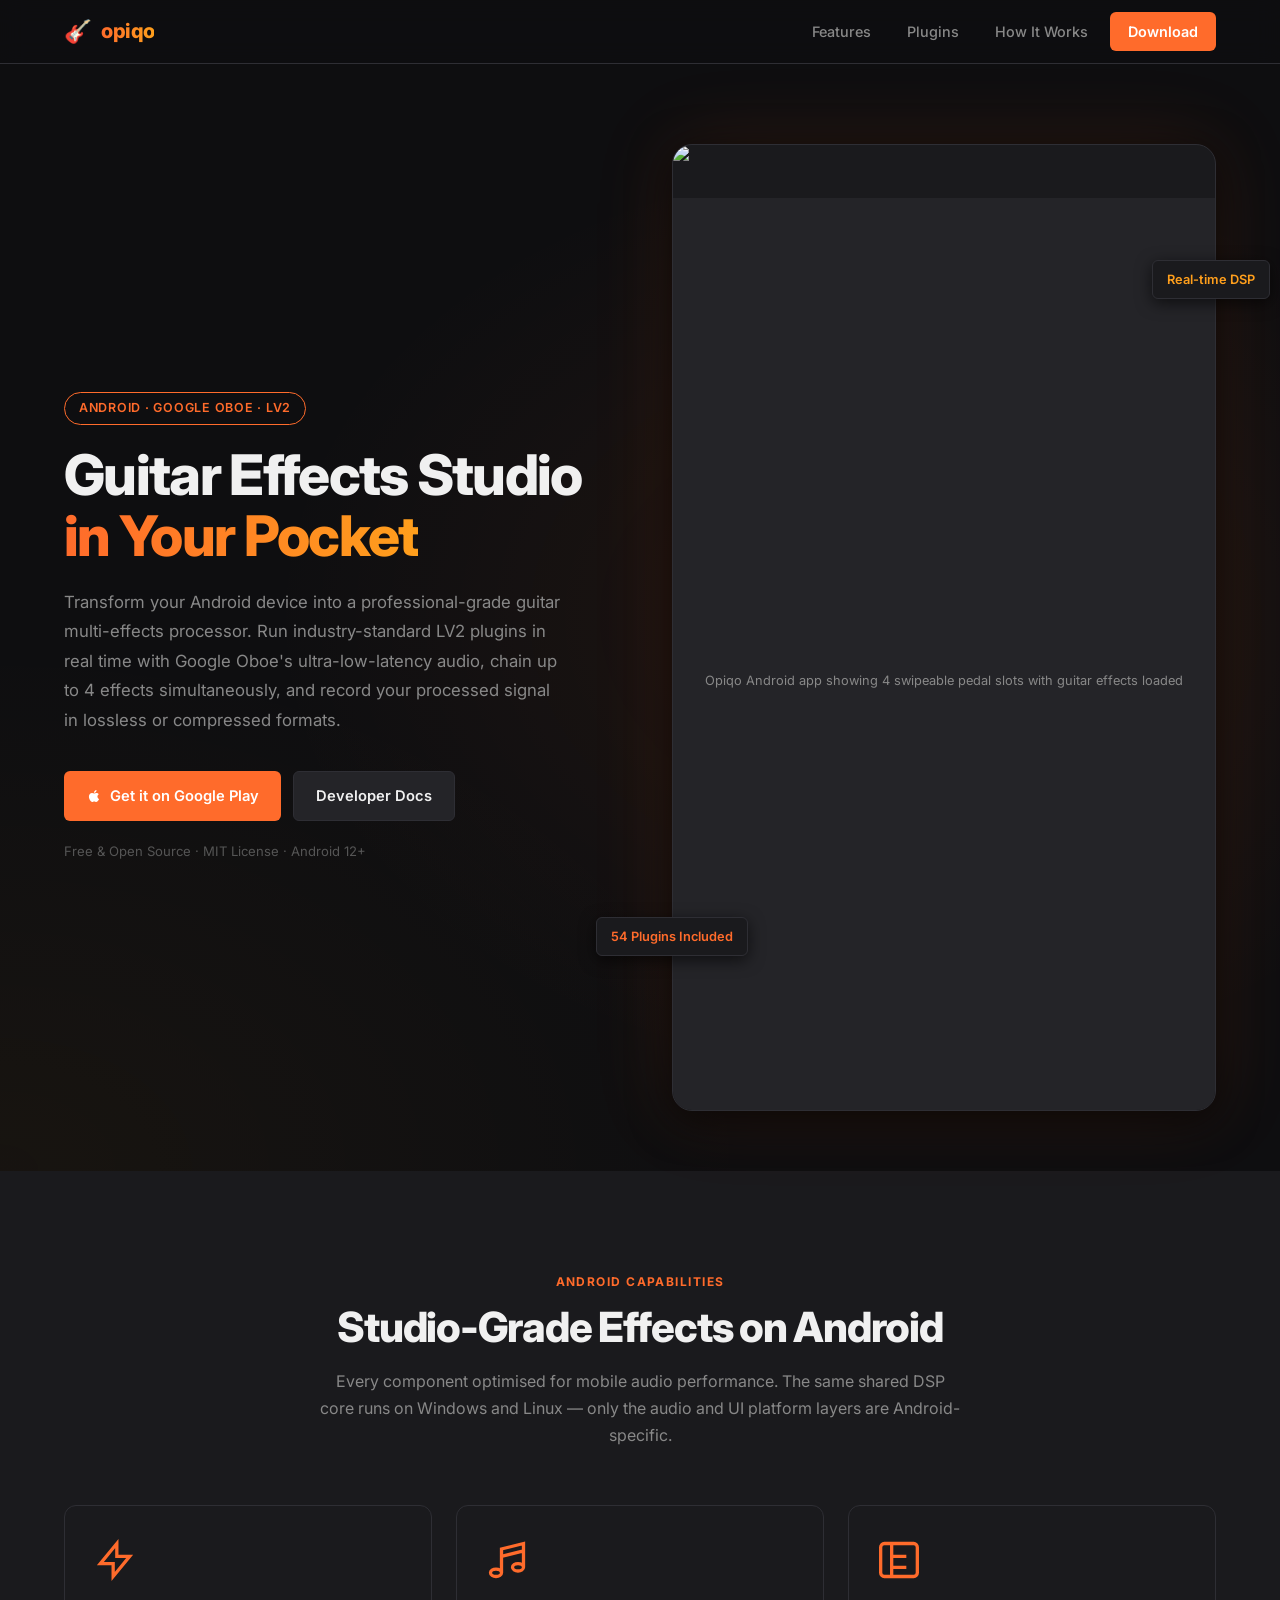
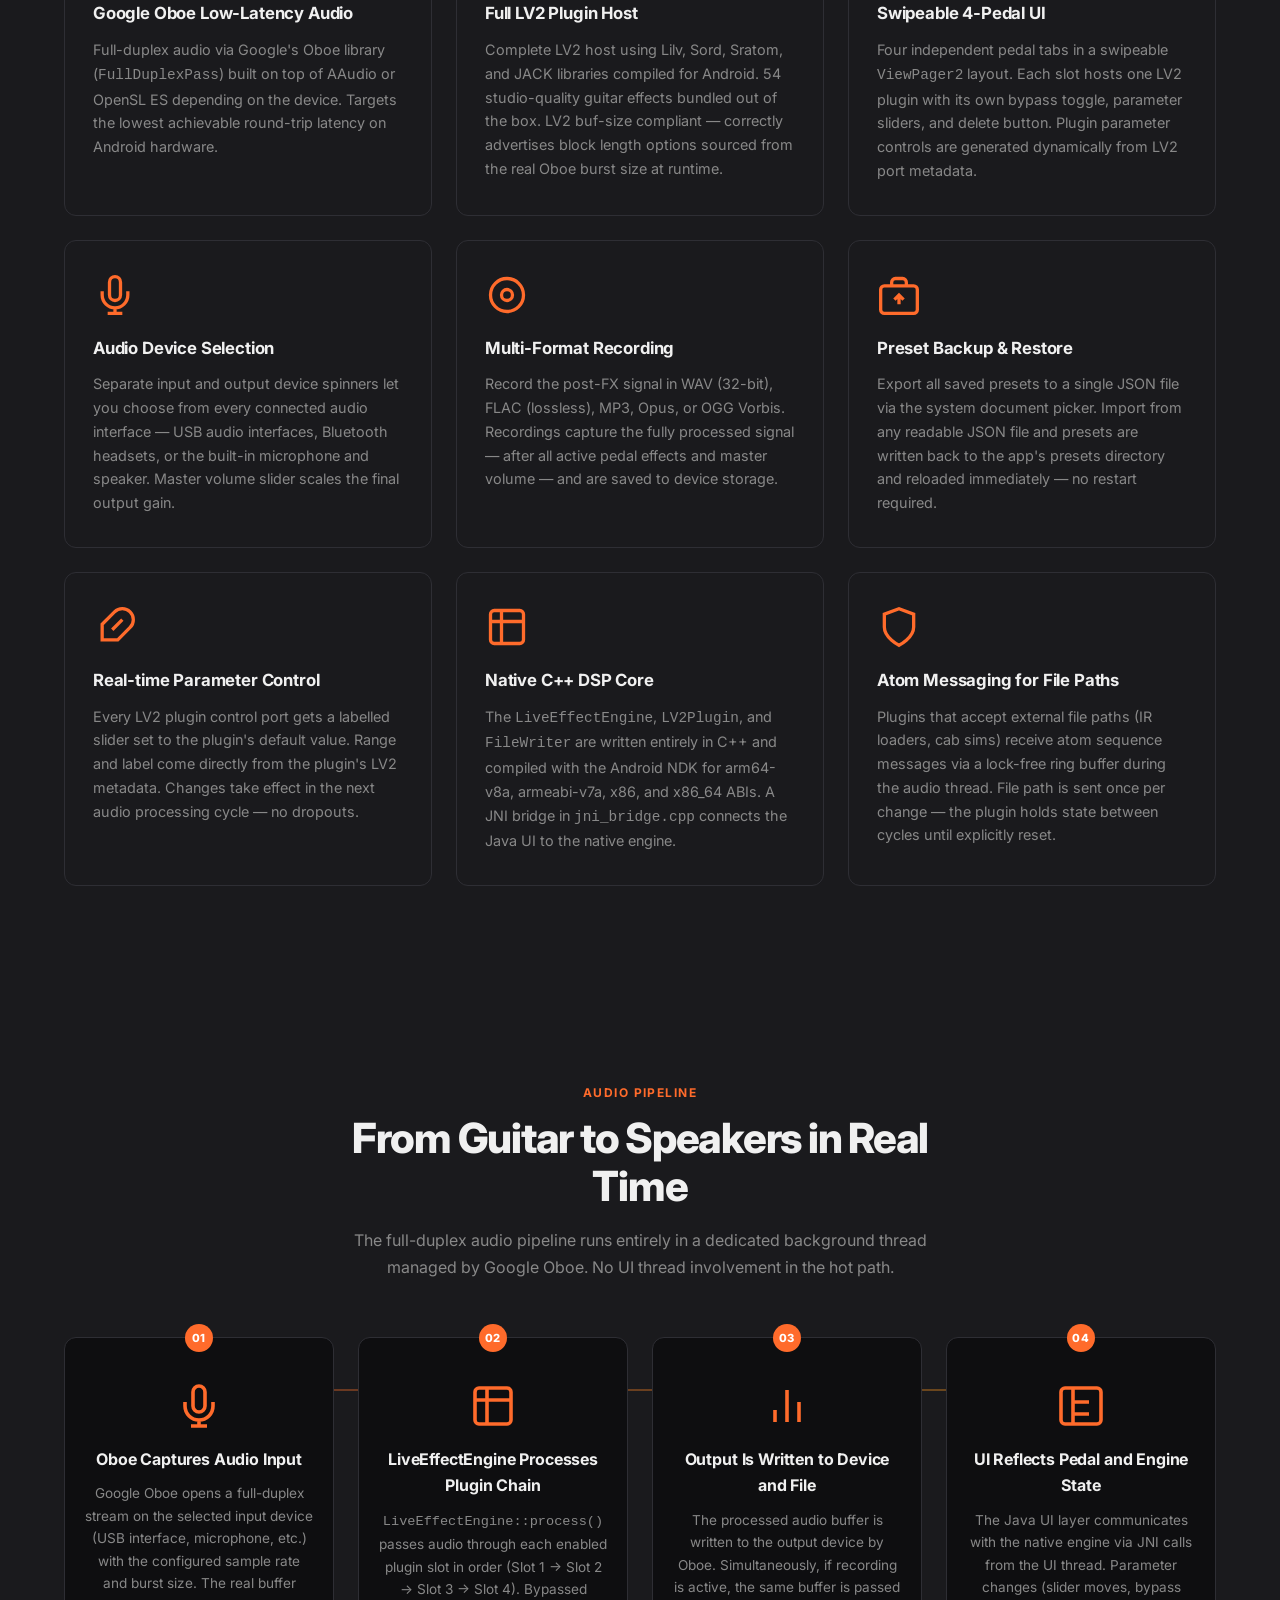
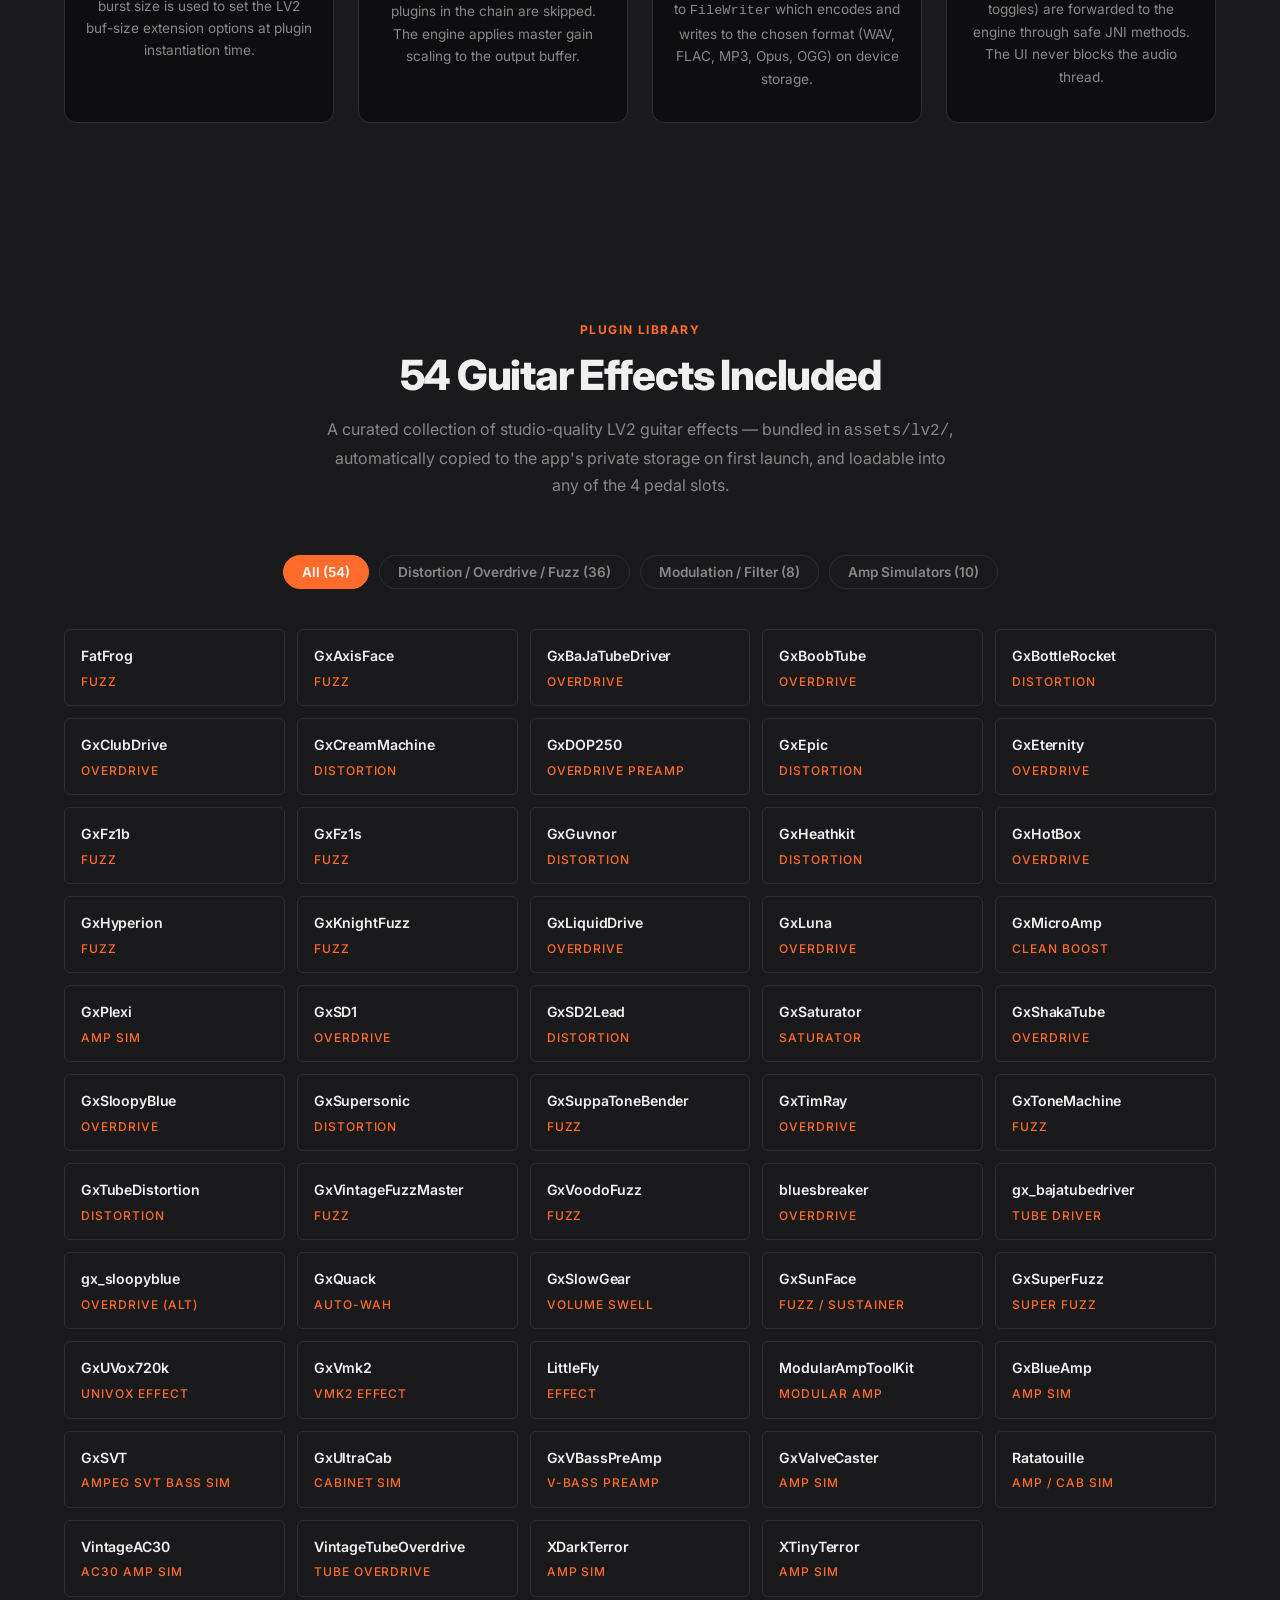
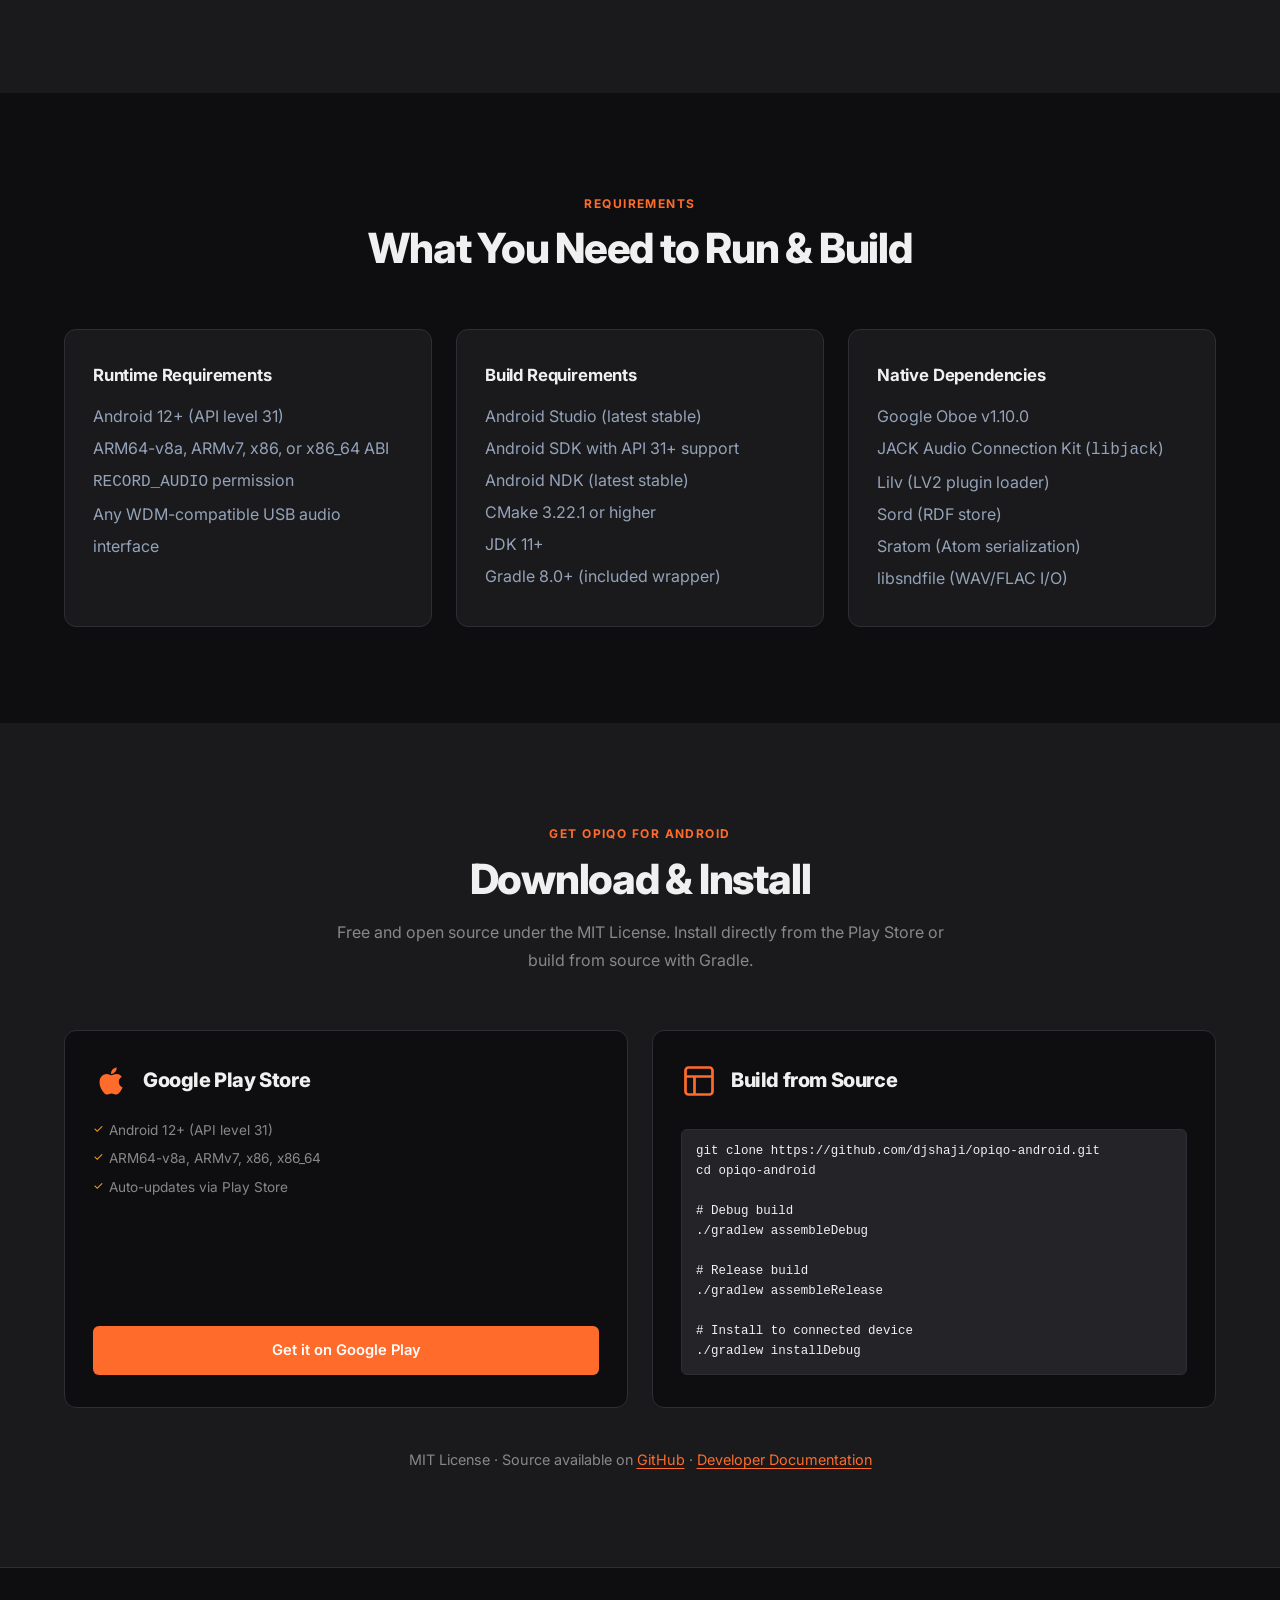
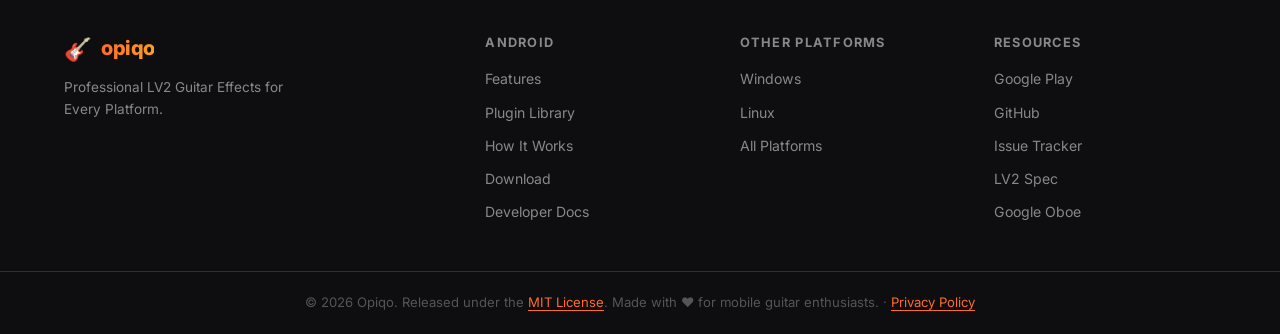
==== android/index.html @ b074fa43 "Add Windows version of Opiqo landing page and initial assets - Created index.html for the Windows ve" ====
<!DOCTYPE html>
<html lang="en">
<head>
  <meta charset="UTF-8" />
  <meta name="viewport" content="width=device-width, initial-scale=1.0" />
  <meta name="description" content="Opiqo for Android — Professional LV2 guitar multi-effects pedalboard for Android 12+. Real-time DSP via Google Oboe, 4 plugin slots, 54 bundled effects, multi-format recording." />
  <meta property="og:title" content="Opiqo Android — Guitar Multi-Effects Pedalboard" />
  <meta property="og:description" content="Transform your Android device into a real-time guitar effects studio. 54 bundled LV2 plugins, Google Oboe low-latency audio, WAV/FLAC/MP3/Opus/OGG recording." />
  <meta property="og:type" content="website" />
  <title>Opiqo Android — Guitar Multi-Effects Pedalboard</title>
  <link rel="preconnect" href="https://fonts.googleapis.com" />
  <link rel="preconnect" href="https://fonts.gstatic.com" crossorigin />
  <link href="https://fonts.googleapis.com/css2?family=Inter:wght@400;500;600;700;800&display=swap" rel="stylesheet" />
  <link rel="stylesheet" href="../css/style.css" />
</head>
<body>

  <!-- ===== NAVBAR ===== -->
  <header class="navbar" id="navbar">
    <div class="container navbar__inner">
      <a href="../index.html" class="navbar__logo" aria-label="Opiqo home">
        <span class="logo-icon" aria-hidden="true">🎸</span>
        <span class="logo-text">opiqo</span>
      </a>
      <nav class="navbar__nav" id="navMenu" aria-label="Main navigation">
        <a href="#features" class="nav-link">Features</a>
        <a href="#plugins" class="nav-link">Plugins</a>
        <a href="#how-it-works" class="nav-link">How It Works</a>
        <a href="#download" class="nav-link nav-link--cta">Download</a>
      </nav>
      <button class="navbar__hamburger" id="hamburgerBtn" aria-label="Toggle navigation" aria-expanded="false" aria-controls="navMenu">
        <span></span><span></span><span></span>
      </button>
    </div>
  </header>

  <main>

    <!-- ===== HERO ===== -->
    <section class="hero" id="hero">
      <div class="container hero__inner">
        <div class="hero__text">
          <span class="hero__badge">Android · Google Oboe · LV2</span>
          <h1 class="hero__title">Guitar Effects Studio<br /><span class="gradient-text">in Your Pocket</span></h1>
          <p class="hero__sub">Transform your Android device into a professional-grade guitar multi-effects processor. Run industry-standard LV2 plugins in real time with Google Oboe's ultra-low-latency audio, chain up to 4 effects simultaneously, and record your processed signal in lossless or compressed formats.</p>
          <div class="hero__ctas">
            <a href="https://play.google.com/store/apps/details?id=org.acoustixaudio.opiqo.multi" class="btn btn--primary" target="_blank" rel="noopener noreferrer">
              <svg class="btn__icon" aria-hidden="true" viewBox="0 0 24 24" fill="currentColor"><path d="M17.05 20.28c-.98.95-2.05.8-3.08.35-1.09-.46-2.09-.48-3.24 0-1.44.62-2.2.44-3.06-.35C2.79 15.25 3.51 7.7 9.05 7.4c1.38.07 2.33.74 3.13.8 1.19-.24 2.33-.93 3.6-.84 1.53.12 2.68.72 3.44 1.84-3.13 1.87-2.38 5.98.48 7.13-.57 1.39-1.32 2.76-2.65 3.95zM12.03 7.25c-.15-2.23 1.66-4.07 3.74-4.25.29 2.58-2.34 4.5-3.74 4.25z"/></svg>
              Get it on Google Play
            </a>
            <a href="developer.html" class="btn btn--secondary">Developer Docs</a>
          </div>
          <p class="hero__note">Free &amp; Open Source · MIT License · Android 12+</p>
        </div>
        <div class="hero__visual">
          <div class="hero__screenshot-wrap">
            <img src="../assets/screenshots/android-app.png" alt="Opiqo Android app showing 4 swipeable pedal slots with guitar effects loaded" class="hero__screenshot" loading="eager" />
            <div class="hero__badge-float hero__badge-float--plugins">54 Plugins Included</div>
            <div class="hero__badge-float hero__badge-float--rt">Real-time DSP</div>
          </div>
        </div>
      </div>
    </section>

    <!-- ===== FEATURES ===== -->
    <section class="section features" id="features">
      <div class="container">
        <div class="section__header reveal">
          <span class="section__eyebrow">Android Capabilities</span>
          <h2 class="section__title">Studio-Grade Effects on Android</h2>
          <p class="section__desc">Every component optimised for mobile audio performance. The same shared DSP core runs on Windows and Linux — only the audio and UI platform layers are Android-specific.</p>
        </div>
        <div class="features__grid">

          <div class="feature-card reveal">
            <div class="feature-card__icon" aria-hidden="true">
              <svg viewBox="0 0 24 24" fill="none" stroke="currentColor" stroke-width="1.8"><path d="M13 10V3L4 14h7v7l9-11h-7z"/></svg>
            </div>
            <h3 class="feature-card__title">Google Oboe Low-Latency Audio</h3>
            <p class="feature-card__desc">Full-duplex audio via Google's Oboe library (<code>FullDuplexPass</code>) built on top of AAudio or OpenSL ES depending on the device. Targets the lowest achievable round-trip latency on Android hardware.</p>
          </div>

          <div class="feature-card reveal">
            <div class="feature-card__icon" aria-hidden="true">
              <svg viewBox="0 0 24 24" fill="none" stroke="currentColor" stroke-width="1.8"><path d="M9 19V6l12-3v13M9 19c0 1.105-1.343 2-3 2s-3-.895-3-2 1.343-2 3-2 3 .895 3 2zm12-3c0 1.105-1.343 2-3 2s-3-.895-3-2 1.343-2 3-2 3 .895 3 2zM9 10l12-3"/></svg>
            </div>
            <h3 class="feature-card__title">Full LV2 Plugin Host</h3>
            <p class="feature-card__desc">Complete LV2 host using Lilv, Sord, Sratom, and JACK libraries compiled for Android. 54 studio-quality guitar effects bundled out of the box. LV2 buf-size compliant — correctly advertises block length options sourced from the real Oboe burst size at runtime.</p>
          </div>

          <div class="feature-card reveal">
            <div class="feature-card__icon" aria-hidden="true">
              <svg viewBox="0 0 24 24" fill="none" stroke="currentColor" stroke-width="1.8"><rect x="2" y="3" width="20" height="18" rx="2"/><path d="M8 21V3M8 10h8M8 16h8"/></svg>
            </div>
            <h3 class="feature-card__title">Swipeable 4-Pedal UI</h3>
            <p class="feature-card__desc">Four independent pedal tabs in a swipeable <code>ViewPager2</code> layout. Each slot hosts one LV2 plugin with its own bypass toggle, parameter sliders, and delete button. Plugin parameter controls are generated dynamically from LV2 port metadata.</p>
          </div>

          <div class="feature-card reveal">
            <div class="feature-card__icon" aria-hidden="true">
              <svg viewBox="0 0 24 24" fill="none" stroke="currentColor" stroke-width="1.8"><path d="M12 2a3 3 0 013 3v7a3 3 0 01-6 0V5a3 3 0 013-3z"/><path d="M19 10v2a7 7 0 01-14 0v-2M12 19v3M8 22h8"/></svg>
            </div>
            <h3 class="feature-card__title">Audio Device Selection</h3>
            <p class="feature-card__desc">Separate input and output device spinners let you choose from every connected audio interface — USB audio interfaces, Bluetooth headsets, or the built-in microphone and speaker. Master volume slider scales the final output gain.</p>
          </div>

          <div class="feature-card reveal">
            <div class="feature-card__icon" aria-hidden="true">
              <svg viewBox="0 0 24 24" fill="none" stroke="currentColor" stroke-width="1.8"><circle cx="12" cy="12" r="9"/><circle cx="12" cy="12" r="3"/></svg>
            </div>
            <h3 class="feature-card__title">Multi-Format Recording</h3>
            <p class="feature-card__desc">Record the post-FX signal in WAV (32-bit), FLAC (lossless), MP3, Opus, or OGG Vorbis. Recordings capture the fully processed signal — after all active pedal effects and master volume — and are saved to device storage.</p>
          </div>

          <div class="feature-card reveal">
            <div class="feature-card__icon" aria-hidden="true">
              <svg viewBox="0 0 24 24" fill="none" stroke="currentColor" stroke-width="1.8"><rect x="2" y="7" width="20" height="15" rx="2"/><path d="M16 7V5a2 2 0 00-2-2h-4a2 2 0 00-2 2v2"/><path d="M12 12v5M9.5 14.5l2.5-2.5 2.5 2.5"/></svg>
            </div>
            <h3 class="feature-card__title">Preset Backup &amp; Restore</h3>
            <p class="feature-card__desc">Export all saved presets to a single JSON file via the system document picker. Import from any readable JSON file and presets are written back to the app's presets directory and reloaded immediately — no restart required.</p>
          </div>

          <div class="feature-card reveal">
            <div class="feature-card__icon" aria-hidden="true">
              <svg viewBox="0 0 24 24" fill="none" stroke="currentColor" stroke-width="1.8"><path d="M20.24 12.24a6 6 0 00-8.49-8.49L5 10.5V19h8.5l6.74-6.76zM16 8l-5.5 5.5"/></svg>
            </div>
            <h3 class="feature-card__title">Real-time Parameter Control</h3>
            <p class="feature-card__desc">Every LV2 plugin control port gets a labelled slider set to the plugin's default value. Range and label come directly from the plugin's LV2 metadata. Changes take effect in the next audio processing cycle — no dropouts.</p>
          </div>

          <div class="feature-card reveal">
            <div class="feature-card__icon" aria-hidden="true">
              <svg viewBox="0 0 24 24" fill="none" stroke="currentColor" stroke-width="1.8"><path d="M9 3H5a2 2 0 00-2 2v4m6-6h10a2 2 0 012 2v4M9 3v18m0 0h10a2 2 0 002-2V9M9 21H5a2 2 0 01-2-2V9m0 0h18"/></svg>
            </div>
            <h3 class="feature-card__title">Native C++ DSP Core</h3>
            <p class="feature-card__desc">The <code>LiveEffectEngine</code>, <code>LV2Plugin</code>, and <code>FileWriter</code> are written entirely in C++ and compiled with the Android NDK for arm64-v8a, armeabi-v7a, x86, and x86_64 ABIs. A JNI bridge in <code>jni_bridge.cpp</code> connects the Java UI to the native engine.</p>
          </div>

          <div class="feature-card reveal">
            <div class="feature-card__icon" aria-hidden="true">
              <svg viewBox="0 0 24 24" fill="none" stroke="currentColor" stroke-width="1.8"><path d="M12 22s8-4 8-10V5l-8-3-8 3v7c0 6 8 10 8 10z"/></svg>
            </div>
            <h3 class="feature-card__title">Atom Messaging for File Paths</h3>
            <p class="feature-card__desc">Plugins that accept external file paths (IR loaders, cab sims) receive atom sequence messages via a lock-free ring buffer during the audio thread. File path is sent once per change — the plugin holds state between cycles until explicitly reset.</p>
          </div>

        </div>
      </div>
    </section>

    <!-- ===== HOW IT WORKS ===== -->
    <section class="section how-it-works" id="how-it-works">
      <div class="container">
        <div class="section__header reveal">
          <span class="section__eyebrow">Audio Pipeline</span>
          <h2 class="section__title">From Guitar to Speakers in Real Time</h2>
          <p class="section__desc">The full-duplex audio pipeline runs entirely in a dedicated background thread managed by Google Oboe. No UI thread involvement in the hot path.</p>
        </div>
        <ol class="steps" aria-label="Android audio processing pipeline">
          <li class="step reveal">
            <div class="step__number" aria-hidden="true">01</div>
            <div class="step__icon" aria-hidden="true">
              <svg viewBox="0 0 24 24" fill="none" stroke="currentColor" stroke-width="1.8"><path d="M12 2a3 3 0 013 3v7a3 3 0 01-6 0V5a3 3 0 013-3z"/><path d="M19 10v2a7 7 0 01-14 0v-2M12 19v3M8 22h8"/></svg>
            </div>
            <h3 class="step__title">Oboe Captures Audio Input</h3>
            <p class="step__desc">Google Oboe opens a full-duplex stream on the selected input device (USB interface, microphone, etc.) with the configured sample rate and burst size. The real buffer burst size is used to set the LV2 buf-size extension options at plugin instantiation time.</p>
          </li>
          <li class="step reveal">
            <div class="step__number" aria-hidden="true">02</div>
            <div class="step__icon" aria-hidden="true">
              <svg viewBox="0 0 24 24" fill="none" stroke="currentColor" stroke-width="1.8"><path d="M9 3H5a2 2 0 00-2 2v4m6-6h10a2 2 0 012 2v4M9 3v18m0 0h10a2 2 0 002-2V9M9 21H5a2 2 0 01-2-2V9m0 0h18"/></svg>
            </div>
            <h3 class="step__title">LiveEffectEngine Processes Plugin Chain</h3>
            <p class="step__desc"><code>LiveEffectEngine::process()</code> passes audio through each enabled plugin slot in order (Slot 1 → Slot 2 → Slot 3 → Slot 4). Bypassed plugins in the chain are skipped. The engine applies master gain scaling to the output buffer.</p>
          </li>
          <li class="step reveal">
            <div class="step__number" aria-hidden="true">03</div>
            <div class="step__icon" aria-hidden="true">
              <svg viewBox="0 0 24 24" fill="none" stroke="currentColor" stroke-width="1.8"><line x1="18" y1="20" x2="18" y2="10"/><line x1="12" y1="20" x2="12" y2="4"/><line x1="6" y1="20" x2="6" y2="14"/></svg>
            </div>
            <h3 class="step__title">Output Is Written to Device and File</h3>
            <p class="step__desc">The processed audio buffer is written to the output device by Oboe. Simultaneously, if recording is active, the same buffer is passed to <code>FileWriter</code> which encodes and writes to the chosen format (WAV, FLAC, MP3, Opus, OGG) on device storage.</p>
          </li>
          <li class="step reveal">
            <div class="step__number" aria-hidden="true">04</div>
            <div class="step__icon" aria-hidden="true">
              <svg viewBox="0 0 24 24" fill="none" stroke="currentColor" stroke-width="1.8"><rect x="2" y="3" width="20" height="18" rx="2"/><path d="M8 21V3M8 10h8M8 16h8"/></svg>
            </div>
            <h3 class="step__title">UI Reflects Pedal and Engine State</h3>
            <p class="step__desc">The Java UI layer communicates with the native engine via JNI calls from the UI thread. Parameter changes (slider moves, bypass toggles) are forwarded to the engine through safe JNI methods. The UI never blocks the audio thread.</p>
          </li>
        </ol>
      </div>
    </section>

    <!-- ===== PLUGINS ===== -->
    <section class="section plugins" id="plugins">
      <div class="container">
        <div class="section__header reveal">
          <span class="section__eyebrow">Plugin Library</span>
          <h2 class="section__title">54 Guitar Effects Included</h2>
          <p class="section__desc">A curated collection of studio-quality LV2 guitar effects — bundled in <code>assets/lv2/</code>, automatically copied to the app's private storage on first launch, and loadable into any of the 4 pedal slots.</p>
        </div>

        <div class="plugin-filters reveal" role="group" aria-label="Filter plugins by category">
          <button class="filter-btn filter-btn--active" data-filter="all">All (54)</button>
          <button class="filter-btn" data-filter="distortion">Distortion / Overdrive / Fuzz (36)</button>
          <button class="filter-btn" data-filter="modulation">Modulation / Filter (8)</button>
          <button class="filter-btn" data-filter="amp">Amp Simulators (10)</button>
        </div>

        <div class="plugin-grid" id="pluginGrid" aria-live="polite" aria-label="Plugin list">

          <!-- Distortion / Overdrive / Fuzz -->
          <div class="plugin-card reveal" data-category="distortion"><span class="plugin-card__name">FatFrog</span><span class="plugin-card__type">Fuzz</span></div>
          <div class="plugin-card reveal" data-category="distortion"><span class="plugin-card__name">GxAxisFace</span><span class="plugin-card__type">Fuzz</span></div>
          <div class="plugin-card reveal" data-category="distortion"><span class="plugin-card__name">GxBaJaTubeDriver</span><span class="plugin-card__type">Overdrive</span></div>
          <div class="plugin-card reveal" data-category="distortion"><span class="plugin-card__name">GxBoobTube</span><span class="plugin-card__type">Overdrive</span></div>
          <div class="plugin-card reveal" data-category="distortion"><span class="plugin-card__name">GxBottleRocket</span><span class="plugin-card__type">Distortion</span></div>
          <div class="plugin-card reveal" data-category="distortion"><span class="plugin-card__name">GxClubDrive</span><span class="plugin-card__type">Overdrive</span></div>
          <div class="plugin-card reveal" data-category="distortion"><span class="plugin-card__name">GxCreamMachine</span><span class="plugin-card__type">Distortion</span></div>
          <div class="plugin-card reveal" data-category="distortion"><span class="plugin-card__name">GxDOP250</span><span class="plugin-card__type">Overdrive Preamp</span></div>
          <div class="plugin-card reveal" data-category="distortion"><span class="plugin-card__name">GxEpic</span><span class="plugin-card__type">Distortion</span></div>
          <div class="plugin-card reveal" data-category="distortion"><span class="plugin-card__name">GxEternity</span><span class="plugin-card__type">Overdrive</span></div>
          <div class="plugin-card reveal" data-category="distortion"><span class="plugin-card__name">GxFz1b</span><span class="plugin-card__type">Fuzz</span></div>
          <div class="plugin-card reveal" data-category="distortion"><span class="plugin-card__name">GxFz1s</span><span class="plugin-card__type">Fuzz</span></div>
          <div class="plugin-card reveal" data-category="distortion"><span class="plugin-card__name">GxGuvnor</span><span class="plugin-card__type">Distortion</span></div>
          <div class="plugin-card reveal" data-category="distortion"><span class="plugin-card__name">GxHeathkit</span><span class="plugin-card__type">Distortion</span></div>
          <div class="plugin-card reveal" data-category="distortion"><span class="plugin-card__name">GxHotBox</span><span class="plugin-card__type">Overdrive</span></div>
          <div class="plugin-card reveal" data-category="distortion"><span class="plugin-card__name">GxHyperion</span><span class="plugin-card__type">Fuzz</span></div>
          <div class="plugin-card reveal" data-category="distortion"><span class="plugin-card__name">GxKnightFuzz</span><span class="plugin-card__type">Fuzz</span></div>
          <div class="plugin-card reveal" data-category="distortion"><span class="plugin-card__name">GxLiquidDrive</span><span class="plugin-card__type">Overdrive</span></div>
          <div class="plugin-card reveal" data-category="distortion"><span class="plugin-card__name">GxLuna</span><span class="plugin-card__type">Overdrive</span></div>
          <div class="plugin-card reveal" data-category="distortion"><span class="plugin-card__name">GxMicroAmp</span><span class="plugin-card__type">Clean Boost</span></div>
          <div class="plugin-card reveal" data-category="distortion"><span class="plugin-card__name">GxPlexi</span><span class="plugin-card__type">Amp Sim</span></div>
          <div class="plugin-card reveal" data-category="distortion"><span class="plugin-card__name">GxSD1</span><span class="plugin-card__type">Overdrive</span></div>
          <div class="plugin-card reveal" data-category="distortion"><span class="plugin-card__name">GxSD2Lead</span><span class="plugin-card__type">Distortion</span></div>
          <div class="plugin-card reveal" data-category="distortion"><span class="plugin-card__name">GxSaturator</span><span class="plugin-card__type">Saturator</span></div>
          <div class="plugin-card reveal" data-category="distortion"><span class="plugin-card__name">GxShakaTube</span><span class="plugin-card__type">Overdrive</span></div>
          <div class="plugin-card reveal" data-category="distortion"><span class="plugin-card__name">GxSloopyBlue</span><span class="plugin-card__type">Overdrive</span></div>
          <div class="plugin-card reveal" data-category="distortion"><span class="plugin-card__name">GxSupersonic</span><span class="plugin-card__type">Distortion</span></div>
          <div class="plugin-card reveal" data-category="distortion"><span class="plugin-card__name">GxSuppaToneBender</span><span class="plugin-card__type">Fuzz</span></div>
          <div class="plugin-card reveal" data-category="distortion"><span class="plugin-card__name">GxTimRay</span><span class="plugin-card__type">Overdrive</span></div>
          <div class="plugin-card reveal" data-category="distortion"><span class="plugin-card__name">GxToneMachine</span><span class="plugin-card__type">Fuzz</span></div>
          <div class="plugin-card reveal" data-category="distortion"><span class="plugin-card__name">GxTubeDistortion</span><span class="plugin-card__type">Distortion</span></div>
          <div class="plugin-card reveal" data-category="distortion"><span class="plugin-card__name">GxVintageFuzzMaster</span><span class="plugin-card__type">Fuzz</span></div>
          <div class="plugin-card reveal" data-category="distortion"><span class="plugin-card__name">GxVoodoFuzz</span><span class="plugin-card__type">Fuzz</span></div>
          <div class="plugin-card reveal" data-category="distortion"><span class="plugin-card__name">bluesbreaker</span><span class="plugin-card__type">Overdrive</span></div>
          <div class="plugin-card reveal" data-category="distortion"><span class="plugin-card__name">gx_bajatubedriver</span><span class="plugin-card__type">Tube Driver</span></div>
          <div class="plugin-card reveal" data-category="distortion"><span class="plugin-card__name">gx_sloopyblue</span><span class="plugin-card__type">Overdrive (alt)</span></div>

          <!-- Modulation / Filter -->
          <div class="plugin-card reveal" data-category="modulation"><span class="plugin-card__name">GxQuack</span><span class="plugin-card__type">Auto-Wah</span></div>
          <div class="plugin-card reveal" data-category="modulation"><span class="plugin-card__name">GxSlowGear</span><span class="plugin-card__type">Volume Swell</span></div>
          <div class="plugin-card reveal" data-category="modulation"><span class="plugin-card__name">GxSunFace</span><span class="plugin-card__type">Fuzz / Sustainer</span></div>
          <div class="plugin-card reveal" data-category="modulation"><span class="plugin-card__name">GxSuperFuzz</span><span class="plugin-card__type">Super Fuzz</span></div>
          <div class="plugin-card reveal" data-category="modulation"><span class="plugin-card__name">GxUVox720k</span><span class="plugin-card__type">UniVox Effect</span></div>
          <div class="plugin-card reveal" data-category="modulation"><span class="plugin-card__name">GxVmk2</span><span class="plugin-card__type">VMK2 Effect</span></div>
          <div class="plugin-card reveal" data-category="modulation"><span class="plugin-card__name">LittleFly</span><span class="plugin-card__type">Effect</span></div>
          <div class="plugin-card reveal" data-category="modulation"><span class="plugin-card__name">ModularAmpToolKit</span><span class="plugin-card__type">Modular Amp</span></div>

          <!-- Amp Simulators -->
          <div class="plugin-card reveal" data-category="amp"><span class="plugin-card__name">GxBlueAmp</span><span class="plugin-card__type">Amp Sim</span></div>
          <div class="plugin-card reveal" data-category="amp"><span class="plugin-card__name">GxSVT</span><span class="plugin-card__type">Ampeg SVT Bass Sim</span></div>
          <div class="plugin-card reveal" data-category="amp"><span class="plugin-card__name">GxUltraCab</span><span class="plugin-card__type">Cabinet Sim</span></div>
          <div class="plugin-card reveal" data-category="amp"><span class="plugin-card__name">GxVBassPreAmp</span><span class="plugin-card__type">V-Bass Preamp</span></div>
          <div class="plugin-card reveal" data-category="amp"><span class="plugin-card__name">GxValveCaster</span><span class="plugin-card__type">Amp Sim</span></div>
          <div class="plugin-card reveal" data-category="amp"><span class="plugin-card__name">Ratatouille</span><span class="plugin-card__type">Amp / Cab Sim</span></div>
          <div class="plugin-card reveal" data-category="amp"><span class="plugin-card__name">VintageAC30</span><span class="plugin-card__type">AC30 Amp Sim</span></div>
          <div class="plugin-card reveal" data-category="amp"><span class="plugin-card__name">VintageTubeOverdrive</span><span class="plugin-card__type">Tube Overdrive</span></div>
          <div class="plugin-card reveal" data-category="amp"><span class="plugin-card__name">XDarkTerror</span><span class="plugin-card__type">Amp Sim</span></div>
          <div class="plugin-card reveal" data-category="amp"><span class="plugin-card__name">XTinyTerror</span><span class="plugin-card__type">Amp Sim</span></div>

        </div>
      </div>
    </section>

    <!-- ===== REQUIREMENTS ===== -->
    <section class="section features" id="requirements">
      <div class="container">
        <div class="section__header reveal">
          <span class="section__eyebrow">Requirements</span>
          <h2 class="section__title">What You Need to Run &amp; Build</h2>
        </div>
        <div class="features__grid" style="grid-template-columns: repeat(auto-fit, minmax(280px, 1fr));">
          <div class="feature-card reveal">
            <h3 class="feature-card__title">Runtime Requirements</h3>
            <ul style="list-style: none; padding: 0; margin: 0; color: var(--text-secondary, #94a3b8); line-height: 2;">
              <li>Android 12+ (API level 31)</li>
              <li>ARM64-v8a, ARMv7, x86, or x86_64 ABI</li>
              <li><code>RECORD_AUDIO</code> permission</li>
              <li>Any WDM-compatible USB audio interface</li>
            </ul>
          </div>
          <div class="feature-card reveal">
            <h3 class="feature-card__title">Build Requirements</h3>
            <ul style="list-style: none; padding: 0; margin: 0; color: var(--text-secondary, #94a3b8); line-height: 2;">
              <li>Android Studio (latest stable)</li>
              <li>Android SDK with API 31+ support</li>
              <li>Android NDK (latest stable)</li>
              <li>CMake 3.22.1 or higher</li>
              <li>JDK 11+</li>
              <li>Gradle 8.0+ (included wrapper)</li>
            </ul>
          </div>
          <div class="feature-card reveal">
            <h3 class="feature-card__title">Native Dependencies</h3>
            <ul style="list-style: none; padding: 0; margin: 0; color: var(--text-secondary, #94a3b8); line-height: 2;">
              <li>Google Oboe v1.10.0</li>
              <li>JACK Audio Connection Kit (<code>libjack</code>)</li>
              <li>Lilv (LV2 plugin loader)</li>
              <li>Sord (RDF store)</li>
              <li>Sratom (Atom serialization)</li>
              <li>libsndfile (WAV/FLAC I/O)</li>
            </ul>
          </div>
        </div>
      </div>
    </section>

    <!-- ===== DOWNLOAD ===== -->
    <section class="section download" id="download">
      <div class="container">
        <div class="section__header reveal">
          <span class="section__eyebrow">Get Opiqo for Android</span>
          <h2 class="section__title">Download &amp; Install</h2>
          <p class="section__desc">Free and open source under the MIT License. Install directly from the Play Store or build from source with Gradle.</p>
        </div>

        <div class="download-grid" style="grid-template-columns: repeat(auto-fit, minmax(300px, 1fr));">

          <div class="download-card reveal">
            <div class="download-card__header">
              <svg class="download-card__icon" aria-hidden="true" viewBox="0 0 24 24" fill="currentColor"><path d="M17.05 20.28c-.98.95-2.05.8-3.08.35-1.09-.46-2.09-.48-3.24 0-1.44.62-2.2.44-3.06-.35C2.79 15.25 3.51 7.7 9.05 7.4c1.38.07 2.33.74 3.13.8 1.19-.24 2.33-.93 3.6-.84 1.53.12 2.68.72 3.44 1.84-3.13 1.87-2.38 5.98.48 7.13-.57 1.39-1.32 2.76-2.65 3.95zM12.03 7.25c-.15-2.23 1.66-4.07 3.74-4.25.29 2.58-2.34 4.5-3.74 4.25z"/></svg>
              <h3 class="download-card__title">Google Play Store</h3>
            </div>
            <ul class="download-card__reqs">
              <li>Android 12+ (API level 31)</li>
              <li>ARM64-v8a, ARMv7, x86, x86_64</li>
              <li>Auto-updates via Play Store</li>
            </ul>
            <div class="download-card__actions">
              <a href="https://play.google.com/store/apps/details?id=org.acoustixaudio.opiqo.multi" class="btn btn--primary btn--full" target="_blank" rel="noopener noreferrer">
                Get it on Google Play
              </a>
            </div>
          </div>

          <div class="download-card reveal">
            <div class="download-card__header">
              <svg class="download-card__icon" aria-hidden="true" viewBox="0 0 24 24" fill="none" stroke="currentColor" stroke-width="1.8"><rect x="3" y="3" width="18" height="18" rx="2"/><path d="M3 9h18M9 21V9"/></svg>
              <h3 class="download-card__title">Build from Source</h3>
            </div>
            <div class="download-card__build">
              <pre><code>git clone https://github.com/djshaji/opiqo-android.git
cd opiqo-android

# Debug build
./gradlew assembleDebug

# Release build
./gradlew assembleRelease

# Install to connected device
./gradlew installDebug</code></pre>
            </div>
          </div>

        </div>

        <p class="download__oss-note reveal">
          MIT License · Source available on
          <a href="https://github.com/djshaji/opiqo-android" class="link" target="_blank" rel="noopener noreferrer">GitHub</a> ·
          <a href="developer.html" class="link">Developer Documentation</a>
        </p>
      </div>
    </section>

  </main>

  <!-- ===== FOOTER ===== -->
  <footer class="footer">
    <div class="container footer__inner">
      <div class="footer__brand">
        <a href="../index.html" class="navbar__logo" aria-label="Opiqo home">
          <span class="logo-icon" aria-hidden="true">🎸</span>
          <span class="logo-text">opiqo</span>
        </a>
        <p class="footer__tagline">Professional LV2 Guitar Effects for Every Platform.</p>
      </div>
      <nav class="footer__nav" aria-label="Footer navigation">
        <div class="footer__col">
          <h4 class="footer__col-title">Android</h4>
          <a href="#features" class="footer__link">Features</a>
          <a href="#plugins" class="footer__link">Plugin Library</a>
          <a href="#how-it-works" class="footer__link">How It Works</a>
          <a href="#download" class="footer__link">Download</a>
          <a href="developer.html" class="footer__link">Developer Docs</a>
        </div>
        <div class="footer__col">
          <h4 class="footer__col-title">Other Platforms</h4>
          <a href="../windows/index.html" class="footer__link">Windows</a>
          <a href="../linux/index.html" class="footer__link">Linux</a>
          <a href="../index.html" class="footer__link">All Platforms</a>
        </div>
        <div class="footer__col">
          <h4 class="footer__col-title">Resources</h4>
          <a href="https://play.google.com/store/apps/details?id=org.acoustixaudio.opiqo.multi" class="footer__link" target="_blank" rel="noopener noreferrer">Google Play</a>
          <a href="https://github.com/djshaji/opiqo-android" class="footer__link" target="_blank" rel="noopener noreferrer">GitHub</a>
          <a href="https://github.com/djshaji/opiqo-android/issues" class="footer__link" target="_blank" rel="noopener noreferrer">Issue Tracker</a>
          <a href="https://lv2plug.in/" class="footer__link" target="_blank" rel="noopener noreferrer">LV2 Spec</a>
          <a href="https://github.com/google/oboe" class="footer__link" target="_blank" rel="noopener noreferrer">Google Oboe</a>
        </div>
      </nav>
    </div>
    <div class="footer__bottom">
      <div class="container">
        <p>© 2026 Opiqo. Released under the <a href="https://github.com/djshaji/opiqo-android/blob/main/LICENSE" class="link" target="_blank" rel="noopener noreferrer">MIT License</a>. Made with ♥ for mobile guitar enthusiasts. · <a href="../privacy.html" class="link">Privacy Policy</a></p>
      </div>
    </div>
  </footer>

  <script src="../js/main.js"></script>
</body>
</html>
---- css/style.css ----
/* ============================================
   OPIQO — STYLE.CSS
   Dark guitar theme with electric orange accent
   ============================================ */

/* ---------- CSS Reset ---------- */
*, *::before, *::after { box-sizing: border-box; margin: 0; padding: 0; }
html { scroll-behavior: smooth; }
body {
  font-family: 'Inter', system-ui, sans-serif;
  background: var(--color-bg);
  color: var(--color-text);
  line-height: 1.65;
  -webkit-font-smoothing: antialiased;
}
img { display: block; max-width: 100%; height: auto; }
button { cursor: pointer; border: none; background: none; font-family: inherit; }
a { color: inherit; text-decoration: none; }
ul, ol { list-style: none; }
code, pre { font-family: 'Courier New', monospace; }

/* ---------- Custom Properties ---------- */
:root {
  --color-bg:       #0e0e10;
  --color-surface:  #1a1a1d;
  --color-surface2: #242428;
  --color-border:   #2e2e34;
  --color-accent:   #ff6b2b;
  --color-accent2:  #ff9f1c;
  --color-text:     #f0f0f0;
  --color-muted:    #888;
  --color-muted2:   #555;

  --radius-sm:  6px;
  --radius-md:  12px;
  --radius-lg:  20px;
  --radius-xl:  32px;

  --shadow-sm:  0 1px 3px rgba(0,0,0,.5);
  --shadow-md:  0 4px 16px rgba(0,0,0,.6);
  --shadow-lg:  0 8px 40px rgba(0,0,0,.7);

  --transition: 220ms ease;

  --navbar-h:   64px;
}

/* ---------- Utility ---------- */
.container {
  width: 100%;
  max-width: 1200px;
  margin-inline: auto;
  padding-inline: 24px;
}

.gradient-text {
  background: linear-gradient(90deg, var(--color-accent), var(--color-accent2));
  -webkit-background-clip: text;
  -webkit-text-fill-color: transparent;
  background-clip: text;
}

.link {
  color: var(--color-accent);
  text-decoration: underline;
  text-underline-offset: 3px;
}
.link:hover { color: var(--color-accent2); }

/* ---------- Reveal Animation ---------- */
.reveal {
  opacity: 0;
  transform: translateY(24px);
  transition: opacity 0.55s ease, transform 0.55s ease;
}
.reveal.visible {
  opacity: 1;
  transform: translateY(0);
}

/* ---------- NAVBAR ---------- */
.navbar {
  position: sticky;
  top: 0;
  z-index: 100;
  height: var(--navbar-h);
  background: rgba(14, 14, 16, 0.88);
  backdrop-filter: blur(12px);
  -webkit-backdrop-filter: blur(12px);
  border-bottom: 1px solid var(--color-border);
  transition: box-shadow var(--transition);
}
.navbar.scrolled { box-shadow: 0 2px 20px rgba(0,0,0,.5); }
.navbar__inner {
  height: 100%;
  display: flex;
  align-items: center;
  justify-content: space-between;
  gap: 24px;
}
.navbar__logo {
  display: flex;
  align-items: center;
  gap: 10px;
  font-weight: 800;
  font-size: 1.25rem;
  letter-spacing: -0.03em;
}
.logo-icon { font-size: 1.4rem; line-height: 1; }
.logo-text {
  background: linear-gradient(90deg, var(--color-accent), var(--color-accent2));
  -webkit-background-clip: text;
  -webkit-text-fill-color: transparent;
  background-clip: text;
}
.navbar__nav {
  display: flex;
  align-items: center;
  gap: 8px;
}
.nav-link {
  padding: 8px 14px;
  border-radius: var(--radius-sm);
  font-size: 0.9rem;
  font-weight: 500;
  color: var(--color-muted);
  transition: color var(--transition), background var(--transition);
}
.nav-link:hover { color: var(--color-text); background: var(--color-surface2); }
.nav-link--cta {
  background: var(--color-accent);
  color: #fff;
  font-weight: 600;
  padding: 8px 18px;
}
.nav-link--cta:hover { background: var(--color-accent2); color: #fff; }

.navbar__hamburger {
  display: none;
  flex-direction: column;
  gap: 5px;
  padding: 8px;
  border-radius: var(--radius-sm);
}
.navbar__hamburger span {
  display: block;
  width: 22px;
  height: 2px;
  background: var(--color-text);
  border-radius: 2px;
  transition: transform var(--transition), opacity var(--transition);
}
.navbar__hamburger[aria-expanded="true"] span:nth-child(1) { transform: translateY(7px) rotate(45deg); }
.navbar__hamburger[aria-expanded="true"] span:nth-child(2) { opacity: 0; }
.navbar__hamburger[aria-expanded="true"] span:nth-child(3) { transform: translateY(-7px) rotate(-45deg); }

/* ---------- HERO ---------- */
.hero {
  min-height: calc(100vh - var(--navbar-h));
  display: flex;
  align-items: center;
  padding-block: 80px 60px;
  background:
    radial-gradient(ellipse 70% 60% at 70% 50%, rgba(255,107,43,.07) 0%, transparent 70%),
    radial-gradient(ellipse 100% 80% at 0% 100%, rgba(255,159,28,.04) 0%, transparent 60%),
    var(--color-bg);
}
.hero__inner {
  display: grid;
  grid-template-columns: 1fr 1fr;
  gap: 64px;
  align-items: center;
}
.hero__badge {
  display: inline-block;
  padding: 5px 14px;
  border: 1px solid var(--color-accent);
  border-radius: 99px;
  font-size: 0.78rem;
  font-weight: 600;
  color: var(--color-accent);
  letter-spacing: 0.06em;
  text-transform: uppercase;
  margin-bottom: 20px;
}
.hero__title {
  font-size: clamp(2.2rem, 5vw, 3.5rem);
  font-weight: 800;
  line-height: 1.1;
  letter-spacing: -0.03em;
  margin-bottom: 20px;
}
.hero__sub {
  font-size: 1.05rem;
  color: var(--color-muted);
  max-width: 500px;
  margin-bottom: 36px;
  line-height: 1.75;
}
.hero__ctas {
  display: flex;
  flex-wrap: wrap;
  gap: 12px;
  margin-bottom: 20px;
}
.hero__note {
  font-size: 0.82rem;
  color: var(--color-muted2);
}
.hero__visual { position: relative; }
.hero__screenshot-wrap {
  position: relative;
  border-radius: var(--radius-lg);
  overflow: visible;
}
.hero__screenshot {
  width: 100%;
  border-radius: var(--radius-lg);
  border: 1px solid var(--color-border);
  background: var(--color-surface);
  aspect-ratio: 9/16;
  object-fit: cover;
  box-shadow: var(--shadow-lg), 0 0 80px rgba(255,107,43,.15);
}
.hero__badge-float {
  position: absolute;
  background: var(--color-surface);
  border: 1px solid var(--color-border);
  border-radius: var(--radius-sm);
  padding: 8px 14px;
  font-size: 0.8rem;
  font-weight: 600;
  white-space: nowrap;
  box-shadow: var(--shadow-md);
}
.hero__badge-float--plugins {
  bottom: 16%;
  left: -14%;
  color: var(--color-accent);
}
.hero__badge-float--rt {
  top: 12%;
  right: -10%;
  color: var(--color-accent2);
}

/* ---------- BUTTONS ---------- */
.btn {
  display: inline-flex;
  align-items: center;
  gap: 8px;
  padding: 12px 22px;
  border-radius: var(--radius-sm);
  font-size: 0.92rem;
  font-weight: 600;
  transition: background var(--transition), color var(--transition), transform var(--transition), box-shadow var(--transition);
  text-decoration: none;
}
.btn:active { transform: scale(0.97); }
.btn--primary {
  background: var(--color-accent);
  color: #fff;
}
.btn--primary:hover { background: var(--color-accent2); box-shadow: 0 4px 20px rgba(255,107,43,.4); }
.btn--secondary {
  background: var(--color-surface2);
  color: var(--color-text);
  border: 1px solid var(--color-border);
}
.btn--secondary:hover { background: var(--color-surface); border-color: var(--color-accent); }
.btn--ghost {
  background: transparent;
  color: var(--color-muted);
  border: 1px solid var(--color-border);
}
.btn--ghost:hover { color: var(--color-text); border-color: var(--color-muted2); }
.btn--full { width: 100%; justify-content: center; }
.btn__icon { width: 16px; height: 16px; flex-shrink: 0; }
.btn__soon { font-size: 0.75rem; font-weight: 400; opacity: 0.65; }

/* ---------- SECTIONS ---------- */
.section { padding-block: 96px; }
.section:nth-child(even) { background: var(--color-surface); }
.section__header {
  text-align: center;
  max-width: 640px;
  margin-inline: auto;
  margin-bottom: 56px;
}
.section__eyebrow {
  display: inline-block;
  font-size: 0.75rem;
  font-weight: 700;
  letter-spacing: 0.12em;
  text-transform: uppercase;
  color: var(--color-accent);
  margin-bottom: 12px;
}
.section__title {
  font-size: clamp(1.8rem, 4vw, 2.6rem);
  font-weight: 800;
  letter-spacing: -0.03em;
  line-height: 1.15;
  margin-bottom: 16px;
}
.section__desc {
  color: var(--color-muted);
  font-size: 1rem;
  line-height: 1.7;
}

/* ---------- FEATURES ---------- */
.features__grid {
  display: grid;
  grid-template-columns: repeat(3, 1fr);
  gap: 24px;
}
.feature-card {
  background: var(--color-surface);
  border: 1px solid var(--color-border);
  border-radius: var(--radius-md);
  padding: 32px 28px;
  transition: border-color var(--transition), box-shadow var(--transition), transform var(--transition);
}
.feature-card:hover {
  border-color: var(--color-accent);
  box-shadow: 0 0 0 1px var(--color-accent), var(--shadow-md);
  transform: translateY(-3px);
}
.feature-card__icon {
  width: 44px;
  height: 44px;
  color: var(--color-accent);
  margin-bottom: 18px;
}
.feature-card__icon svg { width: 100%; height: 100%; }
.feature-card__title {
  font-size: 1.05rem;
  font-weight: 700;
  margin-bottom: 10px;
  letter-spacing: -0.01em;
}
.feature-card__desc {
  font-size: 0.9rem;
  color: var(--color-muted);
  line-height: 1.65;
}

/* ---------- PLATFORMS / TABS ---------- */
.platforms { background: var(--color-bg); }
.tabs {
  display: flex;
  gap: 8px;
  justify-content: center;
  flex-wrap: wrap;
  margin-bottom: 36px;
}
.tab {
  display: flex;
  align-items: center;
  gap: 8px;
  padding: 10px 22px;
  border-radius: 99px;
  font-size: 0.9rem;
  font-weight: 600;
  color: var(--color-muted);
  border: 1px solid var(--color-border);
  background: var(--color-surface);
  transition: all var(--transition);
}
.tab:hover { color: var(--color-text); border-color: var(--color-muted2); }
.tab--active {
  background: var(--color-accent);
  color: #fff;
  border-color: var(--color-accent);
}
.tab__icon { width: 16px; height: 16px; flex-shrink: 0; }

.tab-panel { display: none; }
.tab-panel--active { display: block; animation: fadeIn 0.3s ease; }
@keyframes fadeIn { from { opacity: 0; transform: translateY(8px); } to { opacity: 1; transform: translateY(0); } }

.tab-panel__content {
  display: grid;
  grid-template-columns: 1fr 1fr;
  gap: 56px;
  align-items: center;
  background: var(--color-surface);
  border: 1px solid var(--color-border);
  border-radius: var(--radius-lg);
  padding: 48px;
}
.tab-panel__title {
  font-size: 1.6rem;
  font-weight: 800;
  letter-spacing: -0.03em;
  margin-bottom: 12px;
}
.tab-panel__desc {
  color: var(--color-muted);
  font-size: 0.95rem;
  line-height: 1.7;
  margin-bottom: 24px;
}
.tab-panel__list {
  display: flex;
  flex-direction: column;
  gap: 8px;
  margin-bottom: 24px;
}
.tab-panel__list li {
  font-size: 0.9rem;
  color: var(--color-text);
  padding-left: 20px;
  position: relative;
}
.tab-panel__list li::before {
  content: '';
  position: absolute;
  left: 0;
  top: 50%;
  transform: translateY(-50%);
  width: 8px;
  height: 8px;
  border-radius: 50%;
  background: var(--color-accent);
}
.tab-panel__reqs {
  font-size: 0.82rem;
  color: var(--color-muted);
  background: var(--color-bg);
  border: 1px solid var(--color-border);
  border-radius: var(--radius-sm);
  padding: 12px 16px;
  line-height: 1.6;
}
.tab-panel__reqs strong { color: var(--color-text); }
.tab-panel__screenshot img {
  width: 100%;
  border-radius: var(--radius-md);
  border: 1px solid var(--color-border);
  background: var(--color-surface2);
  aspect-ratio: 4/3;
  object-fit: cover;
  box-shadow: var(--shadow-lg);
}
/* Placeholder style when image src is missing */
img[src$=".png"]:not([src=""]) { color: transparent; }
img::after {
  content: attr(alt);
  display: flex;
  align-items: center;
  justify-content: center;
  padding: 12px;
  font-size: 0.8rem;
  color: var(--color-muted);
  background: var(--color-surface2);
  width: 100%;
  height: 100%;
  text-align: center;
}

/* ---------- HOW IT WORKS ---------- */
.how-it-works { background: var(--color-surface); overflow: hidden; }
.steps {
  display: grid;
  grid-template-columns: repeat(4, 1fr);
  gap: 24px;
  position: relative;
}
.steps::before {
  content: '';
  position: absolute;
  top: 52px;
  left: calc(12.5% + 24px);
  right: calc(12.5% + 24px);
  height: 2px;
  background: linear-gradient(90deg, var(--color-accent), var(--color-accent2));
  opacity: 0.35;
  pointer-events: none;
}
.step {
  text-align: center;
  padding: 32px 20px;
  background: var(--color-bg);
  border-radius: var(--radius-md);
  border: 1px solid var(--color-border);
  position: relative;
}
.step__number {
  position: absolute;
  top: -14px;
  left: 50%;
  transform: translateX(-50%);
  background: var(--color-accent);
  color: #fff;
  font-size: 0.7rem;
  font-weight: 800;
  letter-spacing: 0.08em;
  width: 28px;
  height: 28px;
  border-radius: 50%;
  display: flex;
  align-items: center;
  justify-content: center;
}
.step__icon {
  width: 48px;
  height: 48px;
  color: var(--color-accent);
  margin-inline: auto;
  margin-top: 12px;
  margin-bottom: 16px;
}
.step__icon svg { width: 100%; height: 100%; }
.step__title {
  font-size: 1rem;
  font-weight: 700;
  margin-bottom: 10px;
  letter-spacing: -0.01em;
}
.step__desc {
  font-size: 0.85rem;
  color: var(--color-muted);
  line-height: 1.65;
}

/* ---------- PLUGINS ---------- */
.plugins { background: var(--color-bg); }
.plugin-filters {
  display: flex;
  flex-wrap: wrap;
  gap: 10px;
  justify-content: center;
  margin-bottom: 40px;
}
.filter-btn {
  padding: 8px 18px;
  border-radius: 99px;
  font-size: 0.85rem;
  font-weight: 600;
  color: var(--color-muted);
  border: 1px solid var(--color-border);
  background: var(--color-surface);
  transition: all var(--transition);
}
.filter-btn:hover { color: var(--color-text); border-color: var(--color-muted2); }
.filter-btn--active {
  background: var(--color-accent);
  color: #fff;
  border-color: var(--color-accent);
}

.plugin-grid {
  display: grid;
  grid-template-columns: repeat(auto-fill, minmax(200px, 1fr));
  gap: 12px;
}
.plugin-card {
  background: var(--color-surface);
  border: 1px solid var(--color-border);
  border-radius: var(--radius-sm);
  padding: 14px 16px;
  display: flex;
  flex-direction: column;
  gap: 4px;
  transition: border-color var(--transition), transform var(--transition);
}
.plugin-card:hover { border-color: var(--color-accent); transform: translateY(-2px); }
.plugin-card.hidden { display: none; }
.plugin-card__name {
  font-size: 0.88rem;
  font-weight: 600;
  color: var(--color-text);
  letter-spacing: -0.01em;
}
.plugin-card__type {
  font-size: 0.75rem;
  color: var(--color-accent);
  text-transform: uppercase;
  letter-spacing: 0.08em;
  font-weight: 500;
}

/* ---------- DOWNLOAD ---------- */
.download { background: var(--color-surface); }
.download-grid {
  display: grid;
  grid-template-columns: repeat(3, 1fr);
  gap: 24px;
  margin-bottom: 40px;
}
.download-card {
  background: var(--color-bg);
  border: 1px solid var(--color-border);
  border-radius: var(--radius-md);
  padding: 32px 28px;
  display: flex;
  flex-direction: column;
  gap: 20px;
  transition: border-color var(--transition), box-shadow var(--transition);
}
.download-card:hover { border-color: var(--color-accent); box-shadow: 0 0 0 1px var(--color-accent), var(--shadow-md); }
.download-card__header {
  display: flex;
  align-items: center;
  gap: 14px;
}
.download-card__icon {
  width: 36px;
  height: 36px;
  color: var(--color-accent);
  flex-shrink: 0;
}
.download-card__title {
  font-size: 1.25rem;
  font-weight: 800;
  letter-spacing: -0.02em;
}
.download-card__reqs {
  display: flex;
  flex-direction: column;
  gap: 6px;
  flex: 1;
}
.download-card__reqs li {
  font-size: 0.85rem;
  color: var(--color-muted);
  padding-left: 16px;
  position: relative;
}
.download-card__reqs li::before {
  content: '✓';
  position: absolute;
  left: 0;
  color: var(--color-accent2);
  font-size: 0.75rem;
}
.download-card__actions {
  display: flex;
  flex-direction: column;
  gap: 8px;
}
.download-card__build details {
  font-size: 0.82rem;
  color: var(--color-muted);
}
.download-card__build summary {
  cursor: pointer;
  user-select: none;
  color: var(--color-muted);
  font-weight: 500;
  padding: 4px 0;
}
.download-card__build summary:hover { color: var(--color-text); }
.download-card__build pre {
  background: var(--color-surface2);
  border: 1px solid var(--color-border);
  border-radius: var(--radius-sm);
  padding: 12px 14px;
  margin-top: 10px;
  overflow-x: auto;
  font-size: 0.78rem;
  line-height: 1.6;
  color: var(--color-text);
}

.download__oss-note {
  text-align: center;
  font-size: 0.9rem;
  color: var(--color-muted);
}

/* ---------- FOOTER ---------- */
.footer {
  background: var(--color-bg);
  border-top: 1px solid var(--color-border);
  padding-top: 64px;
}
.footer__inner {
  display: grid;
  grid-template-columns: 1fr 2fr;
  gap: 56px;
  padding-bottom: 48px;
}
.footer__tagline {
  font-size: 0.85rem;
  color: var(--color-muted);
  margin-top: 12px;
  max-width: 220px;
  line-height: 1.6;
}
.footer__nav {
  display: grid;
  grid-template-columns: repeat(3, 1fr);
  gap: 32px;
}
.footer__col { display: flex; flex-direction: column; gap: 10px; }
.footer__col-title {
  font-size: 0.8rem;
  font-weight: 700;
  text-transform: uppercase;
  letter-spacing: 0.1em;
  color: var(--color-muted);
  margin-bottom: 4px;
}
.footer__link {
  font-size: 0.88rem;
  color: var(--color-muted);
  transition: color var(--transition);
}
.footer__link:hover { color: var(--color-text); }
.footer__bottom {
  border-top: 1px solid var(--color-border);
  padding-block: 20px;
  font-size: 0.82rem;
  color: var(--color-muted2);
  text-align: center;
}
.footer__bottom a:hover { color: var(--color-accent); }

/* ---------- RESPONSIVE ---------- */

/* Tablet: ≤ 1024px */
@media (max-width: 1024px) {
  .hero__inner { grid-template-columns: 1fr; gap: 48px; }
  .hero__visual { max-width: 340px; margin-inline: auto; }
  .hero__badge-float--plugins { left: -6%; }
  .hero__badge-float--rt { right: -6%; }
  .features__grid { grid-template-columns: repeat(2, 1fr); }
  .steps { grid-template-columns: repeat(2, 1fr); }
  .steps::before { display: none; }
  .download-grid { grid-template-columns: 1fr; max-width: 480px; margin-inline: auto; }
  .footer__inner { grid-template-columns: 1fr; gap: 32px; }
  .footer__nav { grid-template-columns: repeat(2, 1fr); }
}

/* Mobile: ≤ 768px */
@media (max-width: 768px) {
  :root { --navbar-h: 56px; }

  .navbar__nav {
    display: none;
    position: fixed;
    top: var(--navbar-h);
    left: 0;
    right: 0;
    background: rgba(14, 14, 16, 0.97);
    backdrop-filter: blur(12px);
    border-bottom: 1px solid var(--color-border);
    flex-direction: column;
    align-items: stretch;
    padding: 16px;
    gap: 4px;
  }
  .navbar__nav.open { display: flex; }
  .nav-link { text-align: center; padding: 12px 16px; }
  .navbar__hamburger { display: flex; }

  .hero { padding-block: 56px 48px; }
  .hero__title { font-size: 2rem; }
  .hero__ctas { flex-direction: column; align-items: flex-start; }

  .section { padding-block: 64px; }

  .features__grid { grid-template-columns: 1fr; }
  .steps { grid-template-columns: 1fr; }

  .tab-panel__content {
    grid-template-columns: 1fr;
    padding: 28px 20px;
    gap: 28px;
  }

  .download-grid { max-width: 100%; }
}

/* Small mobile: ≤ 480px */
@media (max-width: 480px) {
  .container { padding-inline: 16px; }
  .hero__title { font-size: 1.75rem; }
  .tabs { flex-direction: column; align-items: stretch; }
  .tab { justify-content: center; }
  .plugin-grid { grid-template-columns: repeat(auto-fill, minmax(160px, 1fr)); }
  .footer__nav { grid-template-columns: 1fr; }
}
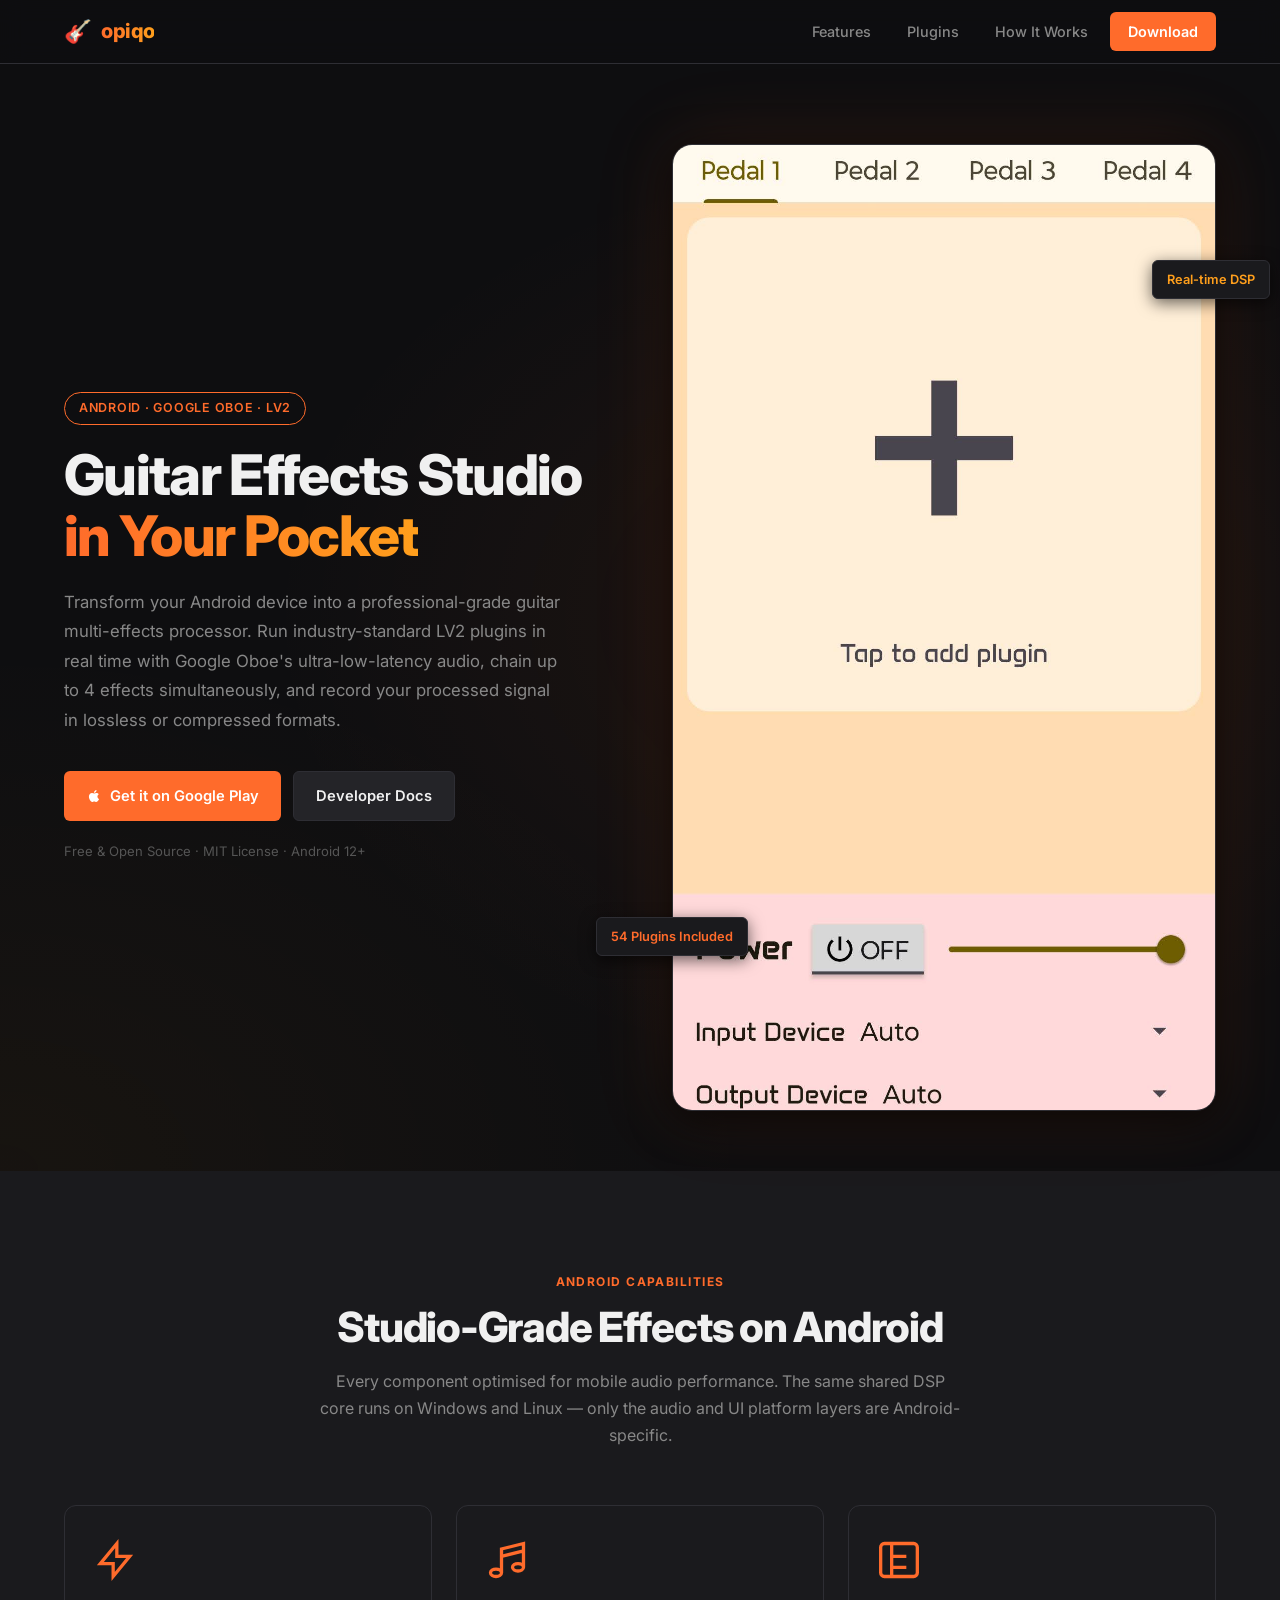
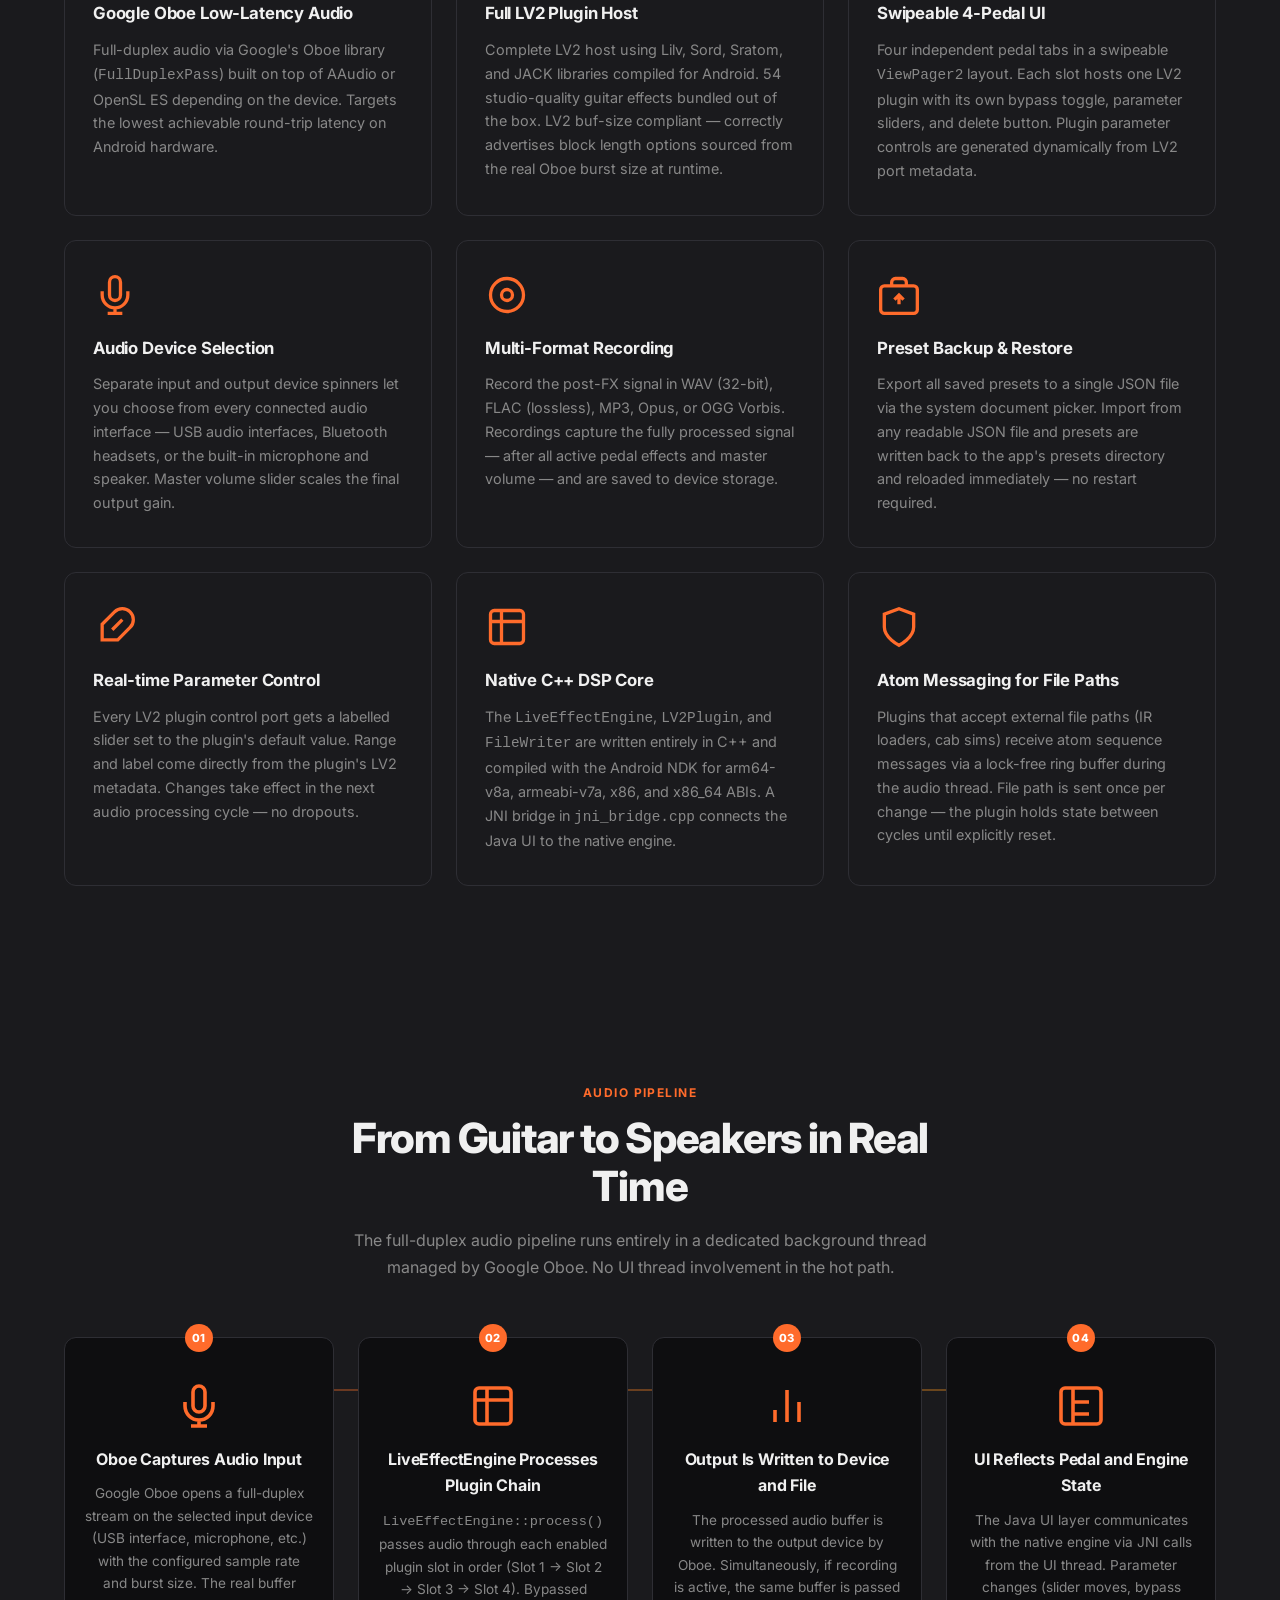
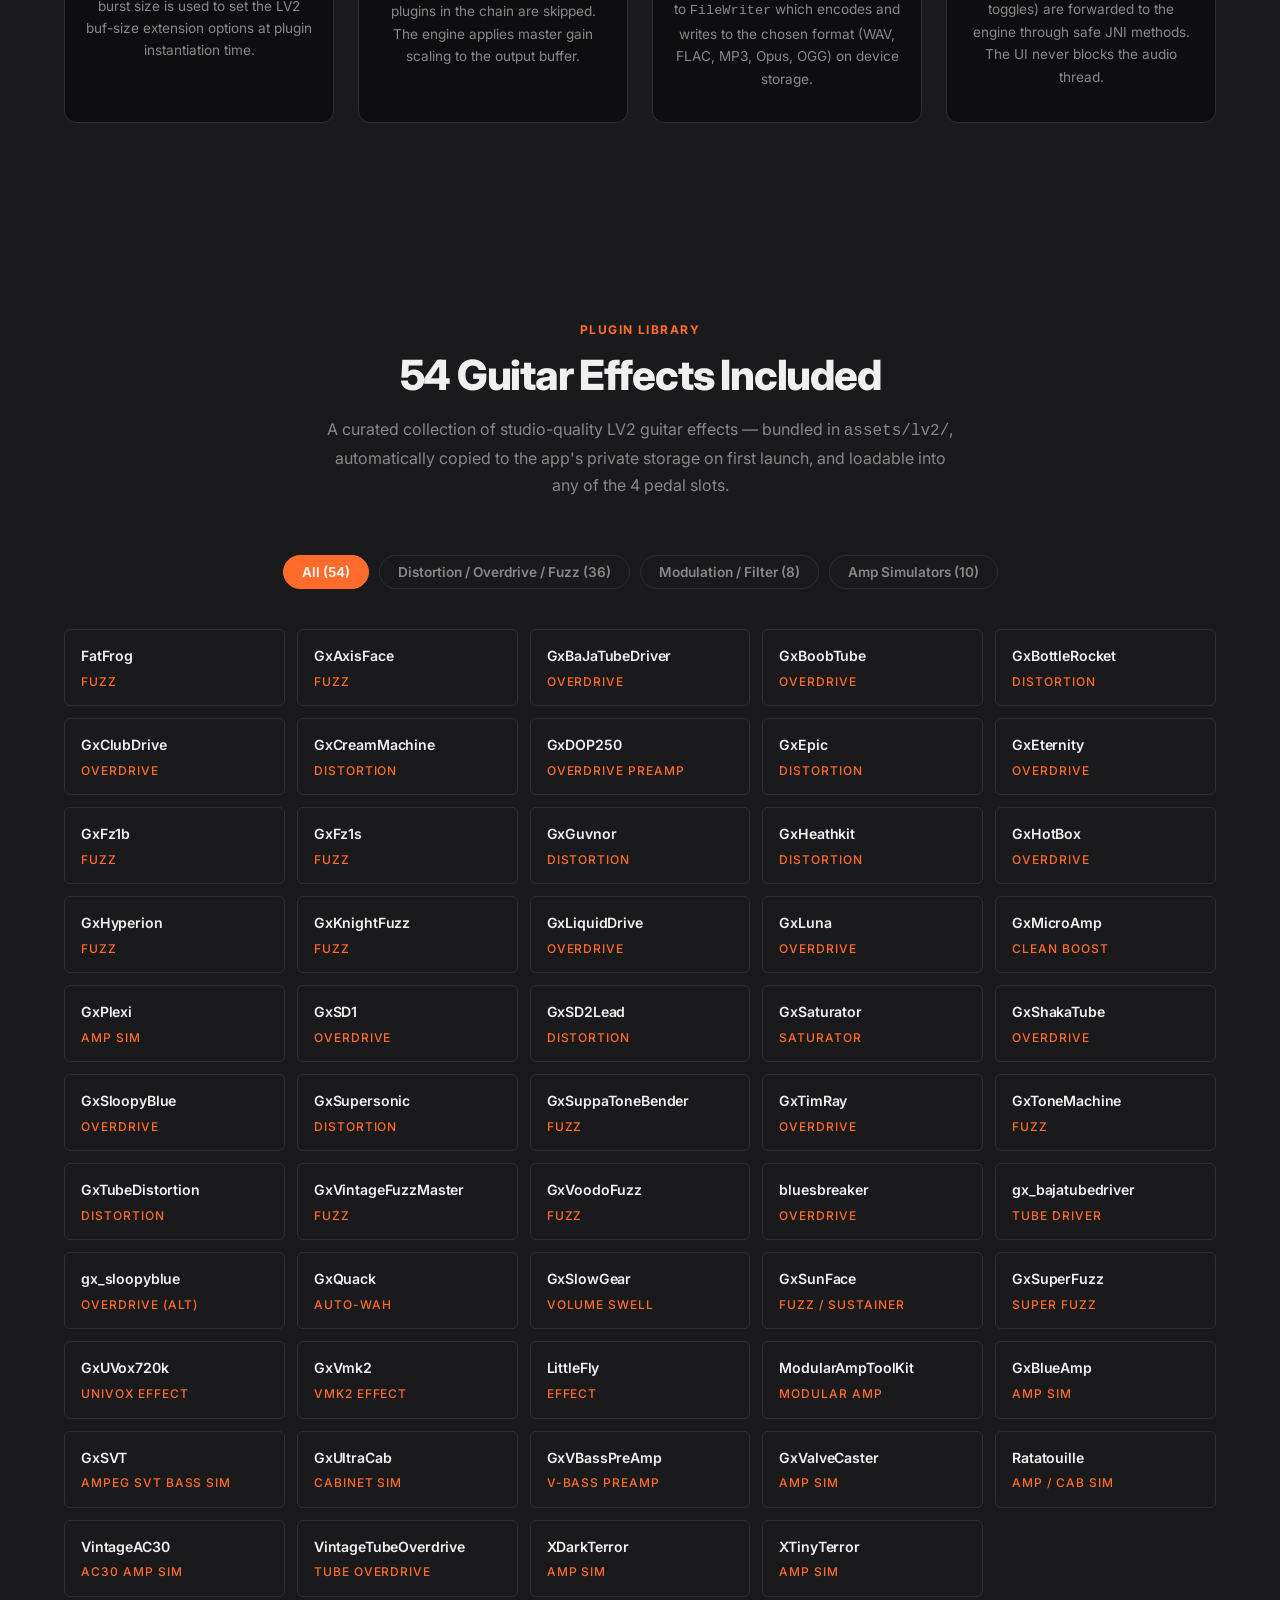
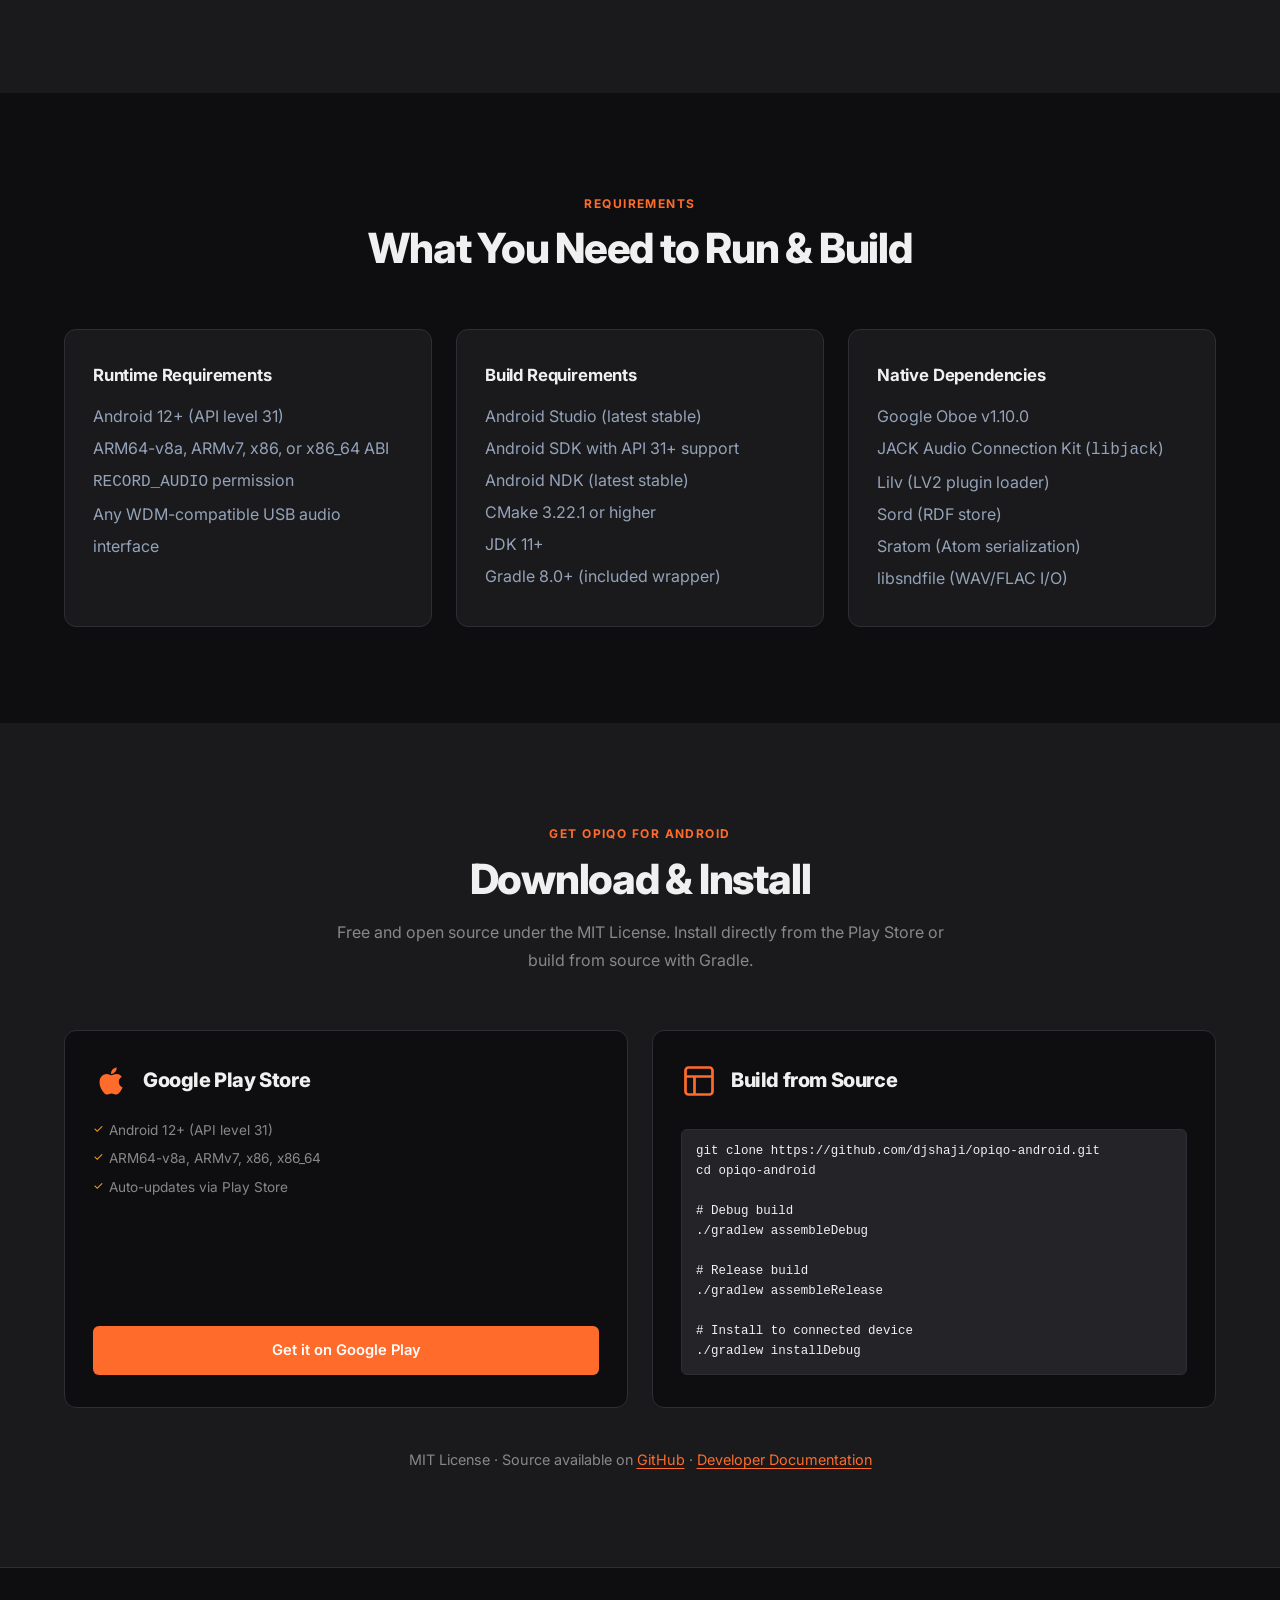
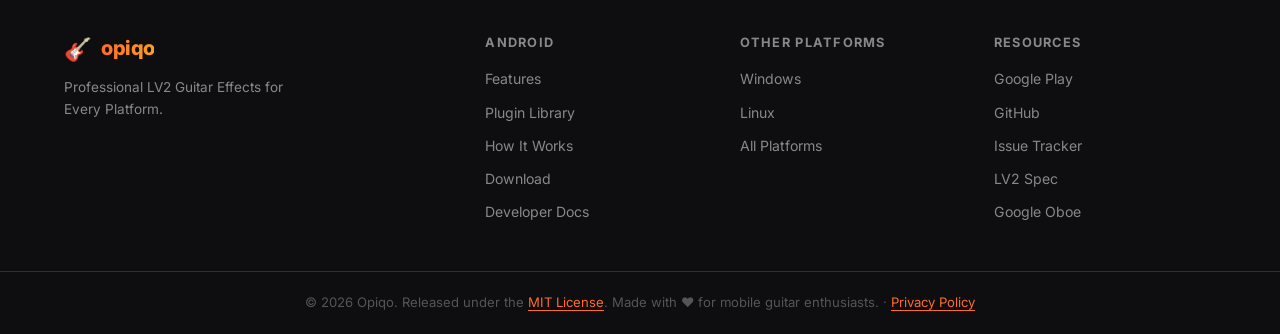
==== commit e74cb4bc: "Update image sources in HTML files for Android, Linux, and Windows" ====
--- a/android/index.html
+++ b/android/index.html
@@ -54,7 +54,7 @@
         </div>
         <div class="hero__visual">
           <div class="hero__screenshot-wrap">
-            <img src="../assets/screenshots/android-app.png" alt="Opiqo Android app showing 4 swipeable pedal slots with guitar effects loaded" class="hero__screenshot" loading="eager" />
+            <img src="opiqo-1.jpg" alt="Opiqo Android app showing 4 swipeable pedal slots with guitar effects loaded" class="hero__screenshot" loading="eager" />
             <div class="hero__badge-float hero__badge-float--plugins">54 Plugins Included</div>
             <div class="hero__badge-float hero__badge-float--rt">Real-time DSP</div>
           </div>
